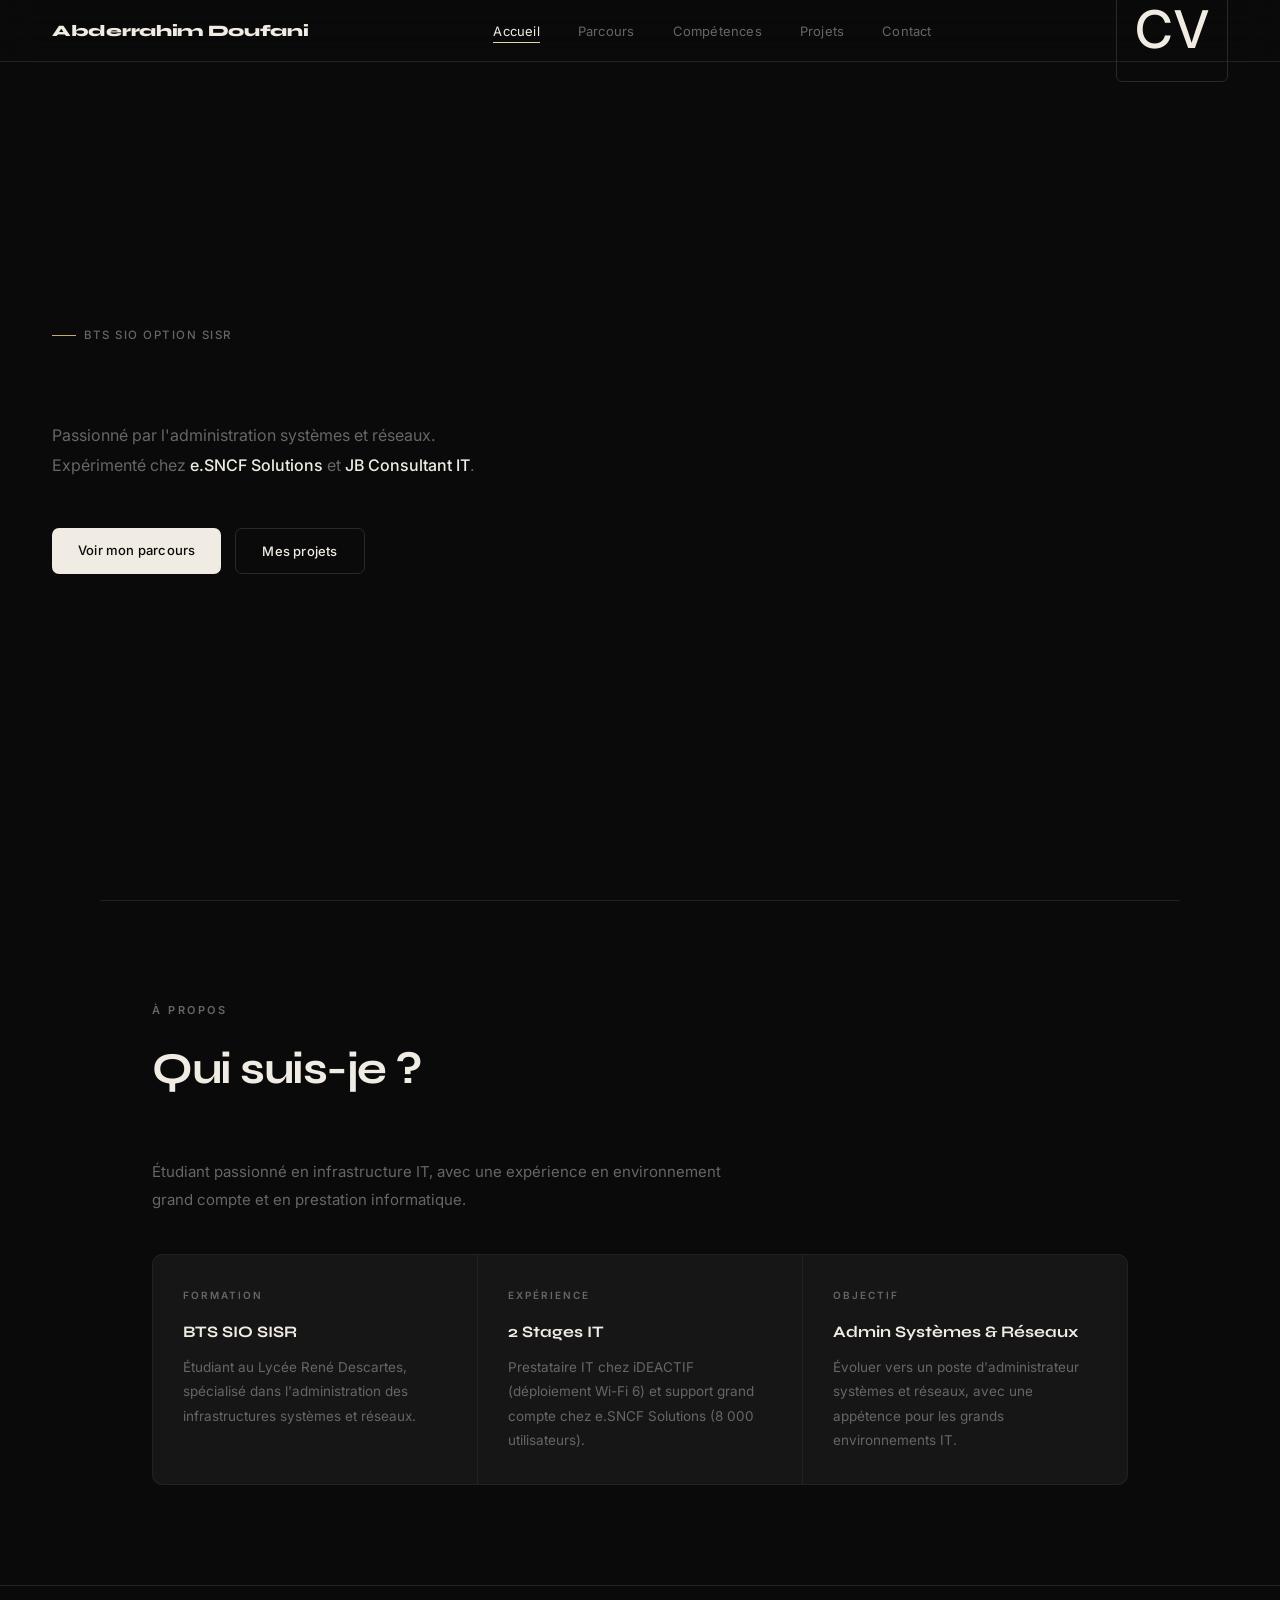
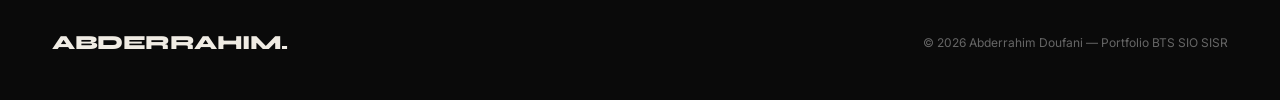
==== index.html @ 91fcc8e7 "Refactor nav-cv font size and update hero heading Updated font size for nav-cv and modified hero sec" ====
<!DOCTYPE html>
<html lang="fr">
<head>
<meta charset="UTF-8">
<meta name="viewport" content="width=device-width, initial-scale=1.0">
<title>Abderrahim Doufani | Portfolio BTS SIO SISR</title>
<link rel="preconnect" href="https://fonts.googleapis.com">
<link href="https://fonts.googleapis.com/css2?family=Syne:wght@400;500;600;700;800&family=Inter:wght@300;400;500;600&display=swap" rel="stylesheet">
<style>

/* ========== RESET & BASE ========== */
*, *::before, *::after { box-sizing: border-box; margin: 0; padding: 0; }
html { scroll-behavior: smooth; }

:root {
  --bg:        #0a0a0a;
  --bg2:       #111111;
  --surface:   #161616;
  --border:    #222222;
  --border2:   #2a2a2a;
  --accent:    #e8d5b0;   /* ivoire chaud — même teinte que Ilyas */
  --accent2:   #c9a96e;   /* or doux */
  --text:      #f0ece4;
  --muted:     #666666;
  --muted2:    #444444;
  --tag-bg:    #1a1a1a;
  --radius:    10px;
}

body {
  background: var(--bg);
  color: var(--text);
  font-family: 'Inter', sans-serif;
  font-size: 15px;
  line-height: 1.7;
  -webkit-font-smoothing: antialiased;
}

/* ========== NAVBAR ========== */
nav {
  position: fixed; top: 0; left: 0; right: 0; z-index: 999;
  display: flex; align-items: center; justify-content: space-between;
  padding: 0 52px;
  height: 62px;
  background: rgba(10,10,10,0.9);
  backdrop-filter: blur(16px);
  border-bottom: 1px solid var(--border);
}

.nav-logo {
  font-family: 'Syne', sans-serif;
  font-weight: 800;
  font-size: 16px;
  color: var(--text);
  text-decoration: none;
  letter-spacing: -0.3px;
}

.nav-links {
  display: flex; gap: 38px; list-style: none;
}

.nav-links a {
  font-size: 13px;
  font-weight: 400;
  color: var(--muted);
  text-decoration: none;
  letter-spacing: 0.2px;
  transition: color 0.25s;
  position: relative;
}

.nav-links a::after {
  content: '';
  position: absolute; bottom: -4px; left: 0;
  width: 0; height: 1px;
  background: var(--accent);
  transition: width 0.3s;
}

.nav-links a:hover { color: var(--text); }
.nav-links a:hover::after { width: 100%; }
.nav-links a.active { color: var(--text); }
.nav-links a.active::after { width: 100%; }

.nav-cv {
  font-size: clamp(32px, 4.5vw, 52px);
  font-weight: 500;
  color: var(--text);
  text-decoration: none;
  border: 1px solid var(--border2);
  padding: 6px 18px;
  border-radius: 6px;
  letter-spacing: 0.3px;
  transition: border-color 0.25s, color 0.25s;
}
.nav-cv:hover { border-color: var(--accent); color: var(--accent); }

/* ========== HERO ========== */
.hero {
  min-height: 100vh;
  display: flex; flex-direction: column; justify-content: center;
  padding: 0 52px;
  position: relative;
  overflow: hidden;
}

.hero-tag {
  display: inline-flex; align-items: center; gap: 8px;
  font-size: 11.5px;
  font-weight: 500;
  color: var(--muted);
  letter-spacing: 1.5px;
  text-transform: uppercase;
  margin-bottom: 36px;
  opacity: 0;
  animation: fadeUp 0.8s 0.1s ease forwards;
}

.hero-tag::before {
  content: '';
  width: 24px; height: 1px;
  background: var(--accent2);
}

.hero h1 {
  font-family: 'Syne', sans-serif;
  font-weight: 800;
  font-size: clamp(52px, 8vw, 96px);
  line-height: 0.95;
  letter-spacing: -3px;
  color: var(--text);
  margin-bottom: 8px;
  opacity: 0;
  animation: fadeUp 0.8s 0.2s ease forwards;
}

.hero h1 .cursor {
  display: inline-block;
  width: 4px;
  height: 0.85em;
  background: var(--accent);
  margin-left: 8px;
  vertical-align: middle;
  animation: blink 1.1s step-end infinite;
}

@keyframes blink {
  0%, 100% { opacity: 1; }
  50% { opacity: 0; }
}

.hero-sub {
  font-size: 16px;
  color: var(--muted);
  max-width: 500px;
  margin: 32px 0 48px;
  line-height: 1.85;
  opacity: 0;
  animation: fadeUp 0.8s 0.35s ease forwards;
}

.hero-sub strong { color: var(--text); font-weight: 500; }

.hero-actions {
  display: flex; gap: 14px; flex-wrap: wrap;
  opacity: 0;
  animation: fadeUp 0.8s 0.45s ease forwards;
}

.btn {
  font-size: 13px;
  font-weight: 500;
  text-decoration: none;
  padding: 11px 26px;
  border-radius: 7px;
  transition: all 0.25s;
  letter-spacing: 0.2px;
}

.btn-primary {
  background: var(--text);
  color: var(--bg);
}
.btn-primary:hover { background: var(--accent); }

.btn-secondary {
  background: transparent;
  color: var(--text);
  border: 1px solid var(--border2);
}
.btn-secondary:hover { border-color: var(--muted); }

/* ========== SECTIONS ========== */
.section {
  max-width: 1080px;
  margin: 0 auto;
  padding: 100px 52px;
  border-top: 1px solid var(--border);
}

.section-eyebrow {
  font-size: 11px;
  font-weight: 600;
  letter-spacing: 2.5px;
  text-transform: uppercase;
  color: var(--muted);
  margin-bottom: 12px;
}

.section-title {
  font-family: 'Syne', sans-serif;
  font-weight: 700;
  font-size: clamp(30px, 4vw, 44px);
  letter-spacing: -1.5px;
  color: var(--text);
  margin-bottom: 52px;
}

/* ========== ABOUT CARDS ========== */
.about-grid {
  display: grid;
  grid-template-columns: repeat(3, 1fr);
  gap: 1px;
  background: var(--border);
  border: 1px solid var(--border);
  border-radius: var(--radius);
  overflow: hidden;
}

.about-card {
  background: var(--surface);
  padding: 32px 30px;
  transition: background 0.25s;
}
.about-card:hover { background: var(--bg2); }

.about-card-label {
  font-size: 10px;
  font-weight: 600;
  letter-spacing: 2px;
  text-transform: uppercase;
  color: var(--muted);
  margin-bottom: 14px;
}

.about-card h3 {
  font-family: 'Syne', sans-serif;
  font-size: 16px;
  font-weight: 700;
  color: var(--text);
  margin-bottom: 10px;
}

.about-card p {
  font-size: 13.5px;
  color: var(--muted);
  line-height: 1.8;
}

/* ========== FOOTER ========== */
footer {
  border-top: 1px solid var(--border);
  padding: 40px 52px;
  display: flex;
  justify-content: space-between;
  align-items: center;
}

.footer-logo {
  font-family: 'Syne', sans-serif;
  font-weight: 800;
  font-size: 20px;
  color: var(--text);
  letter-spacing: -0.5px;
}

.footer-copy {
  font-size: 12px;
  color: var(--muted);
}

/* ========== ANIMATIONS ========== */
@keyframes fadeUp {
  from { opacity: 0; transform: translateY(24px); }
  to   { opacity: 1; transform: translateY(0); }
}

.reveal {
  opacity: 0;
  transform: translateY(28px);
  transition: opacity 0.7s ease, transform 0.7s ease;
}
.reveal.visible {
  opacity: 1;
  transform: translateY(0);
}

/* ========== RESPONSIVE ========== */
@media (max-width: 860px) {
  nav { padding: 0 24px; }
  .nav-links { display: none; }
  .hero { padding: 0 24px; }
  .section { padding: 72px 24px; }
  .about-grid { grid-template-columns: 1fr; }
  footer { padding: 32px 24px; flex-direction: column; gap: 12px; text-align: center; }
}

</style>
</head>
<body>

<!-- NAV -->
<nav>
  <a href="index.html" class="nav-logo">Abderrahim Doufani</a>
  <ul class="nav-links">
    <li><a href="index.html" class="active">Accueil</a></li>
    <li><a href="parcours.html">Parcours</a></li>
    <li><a href="competences.html">Compétences</a></li>
    <li><a href="projets.html">Projets</a></li>
    <li><a href="contact.html">Contact</a></li>
  </ul>
  <a href="#" class="nav-cv">CV</a>
</nav>

<!-- HERO -->
<section class="hero">
  <div class="hero-tag">BTS SIO Option SISR</div>
 <h1 id="Doufani Abderrahim"></h1>
  <p class="hero-sub">
    Passionné par l'administration systèmes et réseaux.<br>
    Expérimenté chez <strong>e.SNCF Solutions</strong> et <strong>JB Consultant IT</strong>.
  </p>
  <div class="hero-actions">
    <a href="parcours.html" class="btn btn-primary">Voir mon parcours</a>
    <a href="projets.html" class="btn btn-secondary">Mes projets</a>
  </div>
</section>

<!-- ABOUT -->
<div class="section reveal">
  <p class="section-eyebrow">À propos</p>
  <h2 class="section-title">Qui suis-je ?</h2>
  <p style="font-size:15px;color:var(--muted);margin-bottom:40px;max-width:600px;line-height:1.85;">
    Étudiant passionné en infrastructure IT, avec une expérience en environnement grand compte et en prestation informatique.
  </p>
  <div class="about-grid">
    <div class="about-card">
      <div class="about-card-label">Formation</div>
      <h3>BTS SIO SISR</h3>
      <p>Étudiant au Lycée René Descartes, spécialisé dans l'administration des infrastructures systèmes et réseaux.</p>
    </div>
    <div class="about-card">
      <div class="about-card-label">Expérience</div>
      <h3>2 Stages IT</h3>
      <p>Prestataire IT chez iDEACTIF (déploiement Wi-Fi 6) et support grand compte chez e.SNCF Solutions (8 000 utilisateurs).</p>
    </div>
    <div class="about-card">
      <div class="about-card-label">Objectif</div>
      <h3>Admin Systèmes & Réseaux</h3>
      <p>Évoluer vers un poste d'administrateur systèmes et réseaux, avec une appétence pour les grands environnements IT.</p>
    </div>
  </div>
</div>

<!-- FOOTER -->
<footer>
  <div class="footer-logo">ABDERRAHIM.</div>
  <span class="footer-copy">© 2026 Abderrahim Doufani — Portfolio BTS SIO SISR</span>
</footer>

<script>
// Scroll reveal
const observer = new IntersectionObserver((entries) => {
  entries.forEach(e => {
    if (e.isIntersecting) {
      e.target.classList.add('visible');
      observer.unobserve(e.target);
    }
  });
}, { threshold: 0.1 });

document.querySelectorAll('.reveal').forEach(el => observer.observe(el));
</script>
</body>
</html>
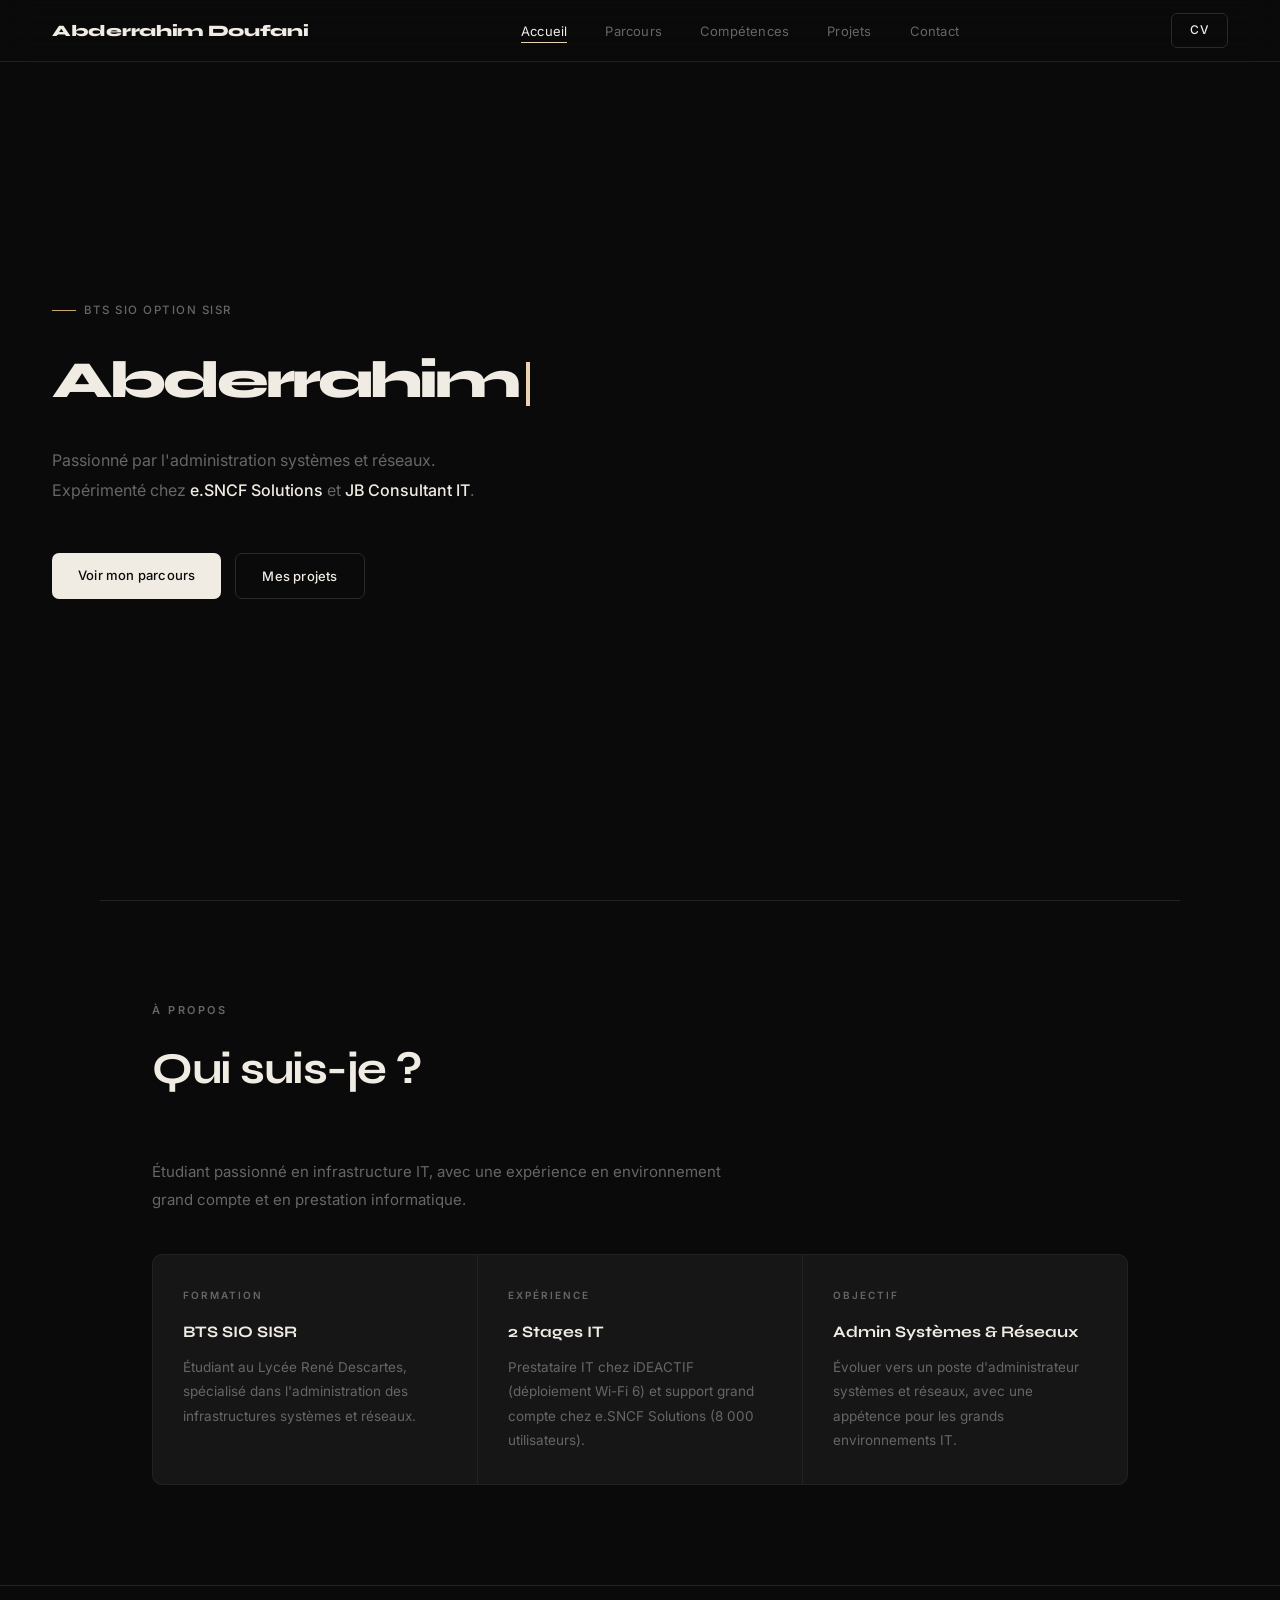
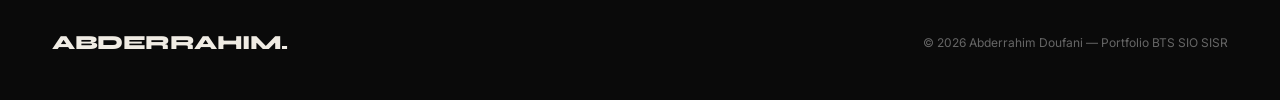
==== commit e277e246: "nn" ====
--- a/index.html
+++ b/index.html
@@ -84,7 +84,7 @@
 .nav-links a.active::after { width: 100%; }
 
 .nav-cv {
-  font-size: clamp(32px, 4.5vw, 52px);
+  font-size: 12px;
   font-weight: 500;
   color: var(--text);
   text-decoration: none;
@@ -126,7 +126,7 @@
 .hero h1 {
   font-family: 'Syne', sans-serif;
   font-weight: 800;
-  font-size: clamp(52px, 8vw, 96px);
+  font-size: clamp(32px, 4.5vw, 52px);
   line-height: 0.95;
   letter-spacing: -3px;
   color: var(--text);
@@ -326,7 +326,7 @@
 <!-- HERO -->
 <section class="hero">
   <div class="hero-tag">BTS SIO Option SISR</div>
- <h1 id="Doufani Abderrahim"></h1>
+  <h1 id="typed-name"></h1>
   <p class="hero-sub">
     Passionné par l'administration systèmes et réseaux.<br>
     Expérimenté chez <strong>e.SNCF Solutions</strong> et <strong>JB Consultant IT</strong>.
@@ -370,7 +370,18 @@
 </footer>
 
 <script>
-// Scroll reveal
+const fullName = "Abderrahim Doufani";
+const el = document.getElementById("typed-name");
+let i = 0;
+function type() {
+  if (i < fullName.length) {
+    el.innerHTML = fullName.slice(0, i + 1) + '<span class="cursor"></span>';
+    i++;
+    setTimeout(type, 75);
+  }
+}
+setTimeout(type, 500);
+
 const observer = new IntersectionObserver((entries) => {
   entries.forEach(e => {
     if (e.isIntersecting) {
@@ -379,7 +390,6 @@
     }
   });
 }, { threshold: 0.1 });
-
 document.querySelectorAll('.reveal').forEach(el => observer.observe(el));
 </script>
 </body>
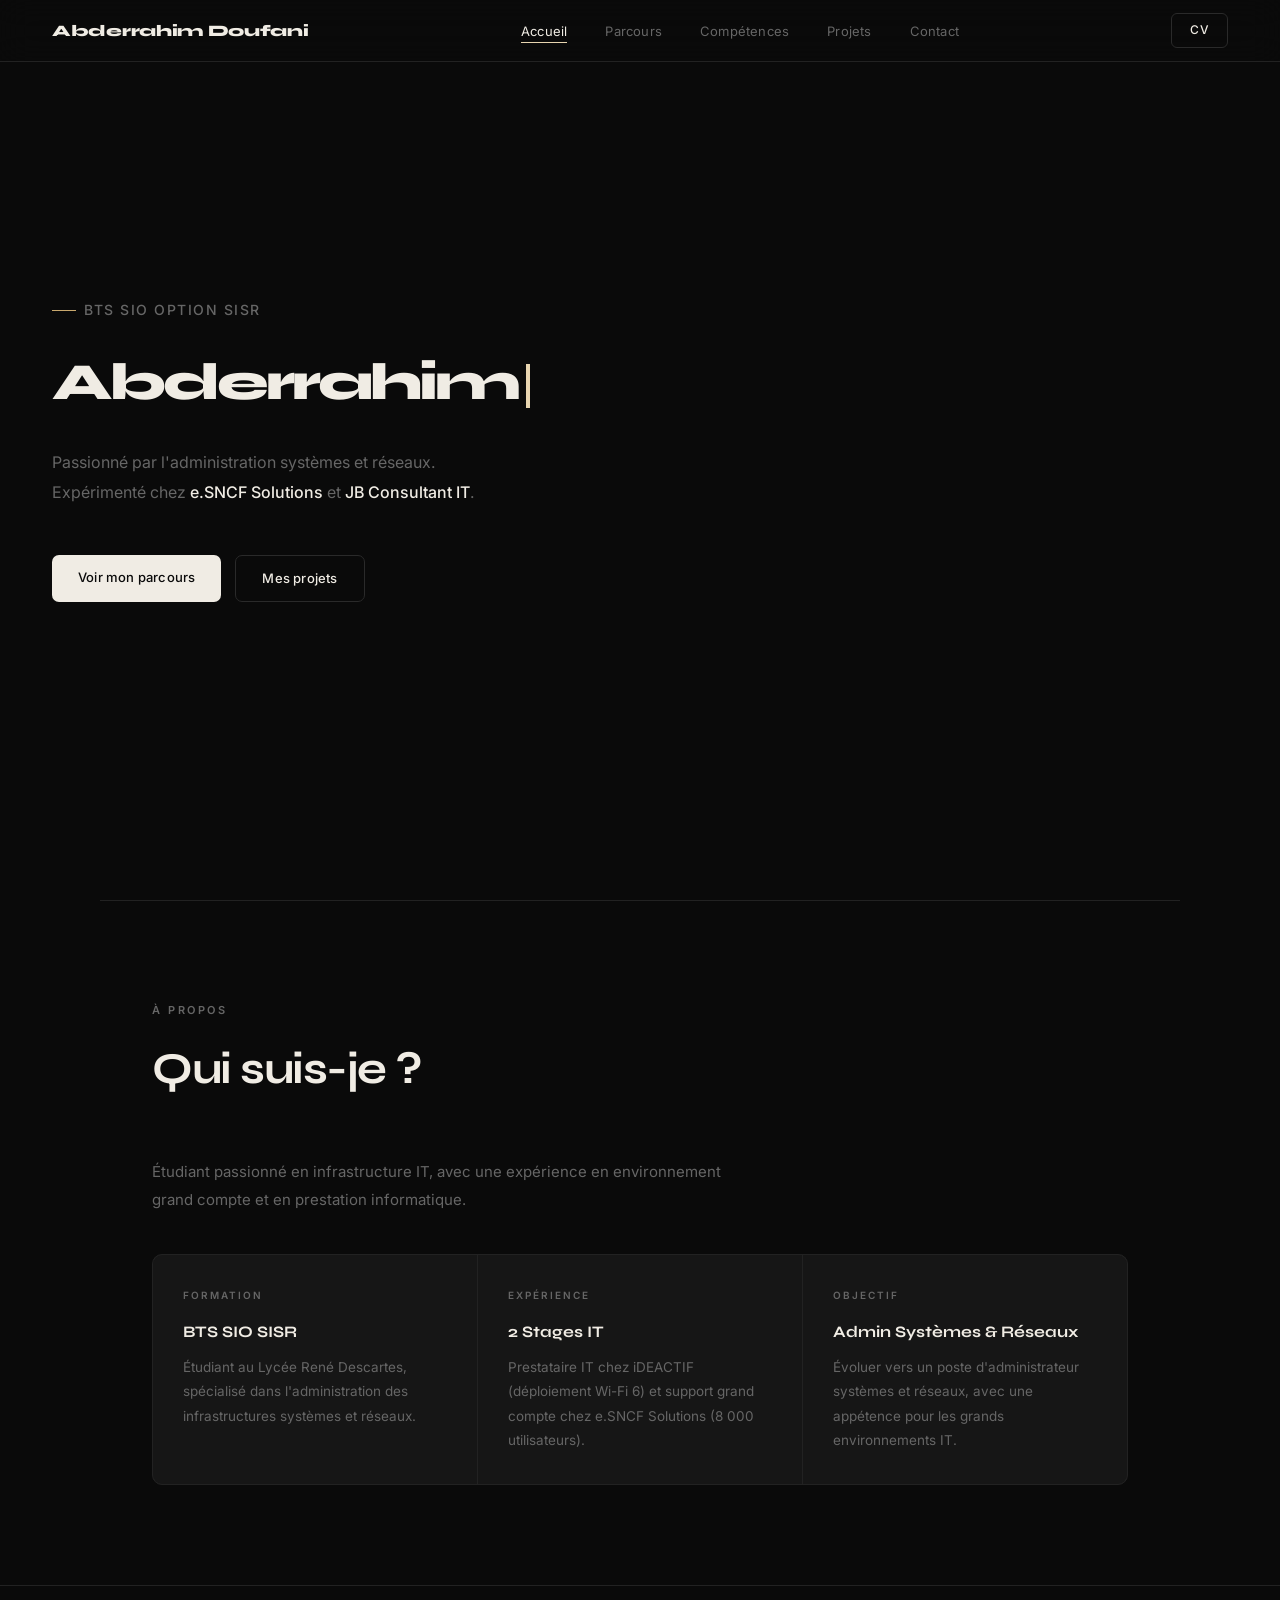
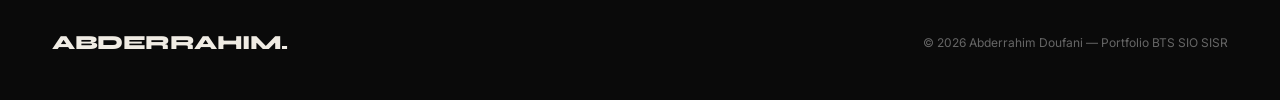
==== commit ac10809f: "Update index.html" ====
--- a/index.html
+++ b/index.html
@@ -107,7 +107,7 @@
 
 .hero-tag {
   display: inline-flex; align-items: center; gap: 8px;
-  font-size: 11.5px;
+  font-size: 14px;
   font-weight: 500;
   color: var(--muted);
   letter-spacing: 1.5px;
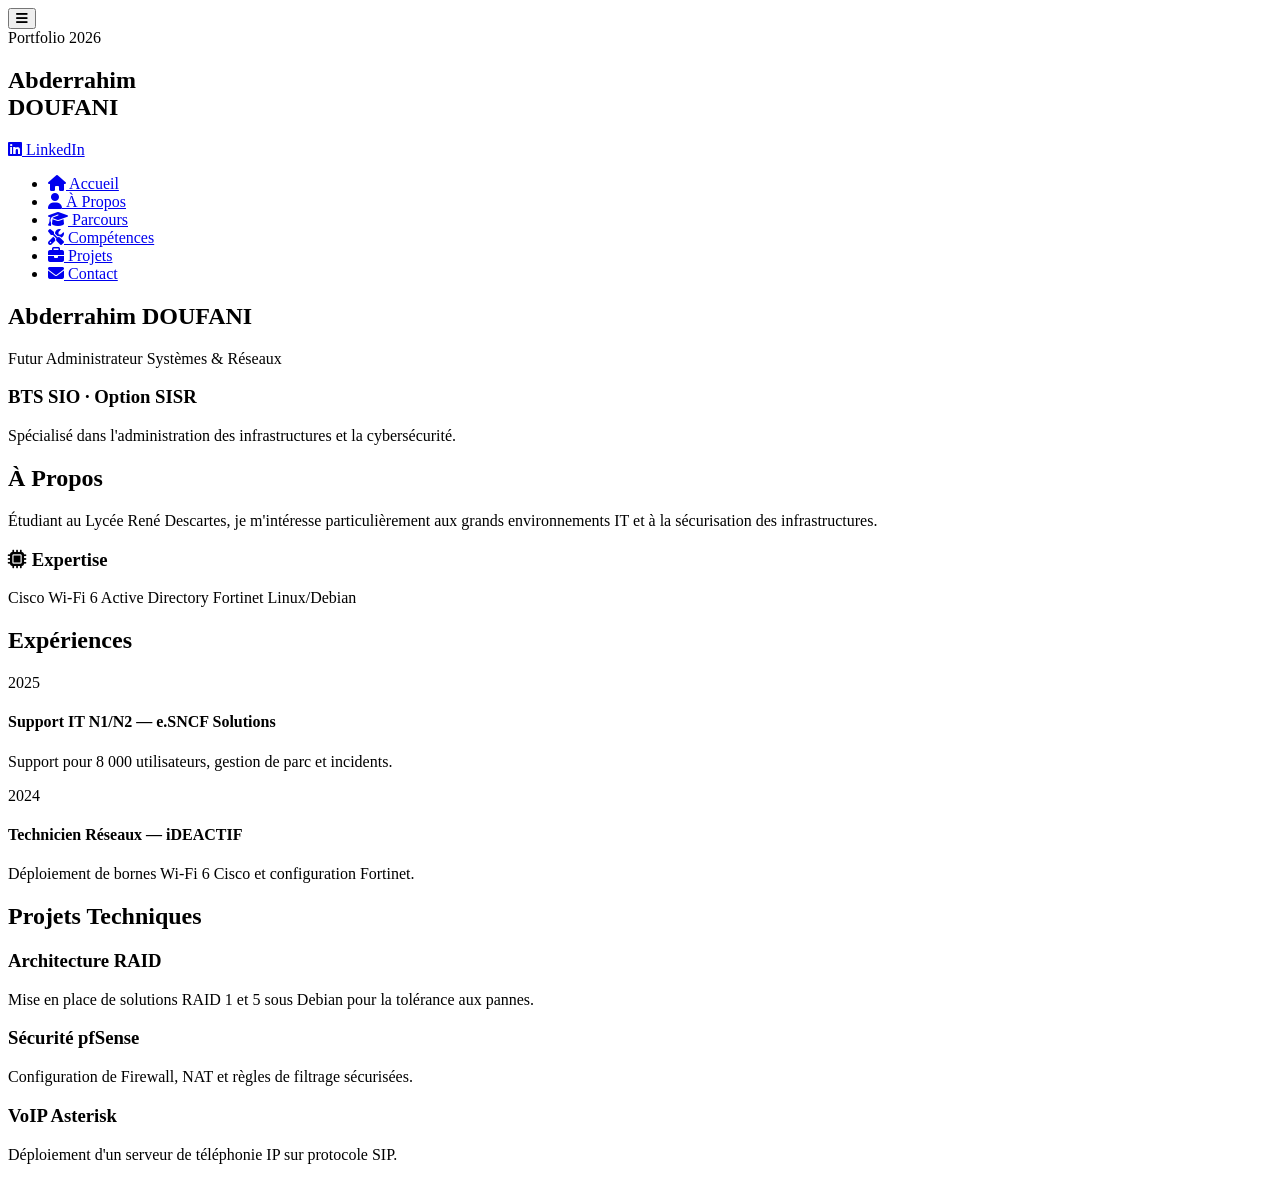
==== commit 7ddd298e: "Add initial portfolio HTML structure" ====
--- a/index.html
+++ b/index.html
@@ -1,396 +1,124 @@
 <!DOCTYPE html>
 <html lang="fr">
 <head>
-<meta charset="UTF-8">
-<meta name="viewport" content="width=device-width, initial-scale=1.0">
-<title>Abderrahim Doufani | Portfolio BTS SIO SISR</title>
-<link rel="preconnect" href="https://fonts.googleapis.com">
-<link href="https://fonts.googleapis.com/css2?family=Syne:wght@400;500;600;700;800&family=Inter:wght@300;400;500;600&display=swap" rel="stylesheet">
-<style>
-
-/* ========== RESET & BASE ========== */
-*, *::before, *::after { box-sizing: border-box; margin: 0; padding: 0; }
-html { scroll-behavior: smooth; }
-
-:root {
-  --bg:        #0a0a0a;
-  --bg2:       #111111;
-  --surface:   #161616;
-  --border:    #222222;
-  --border2:   #2a2a2a;
-  --accent:    #e8d5b0;   /* ivoire chaud — même teinte que Ilyas */
-  --accent2:   #c9a96e;   /* or doux */
-  --text:      #f0ece4;
-  --muted:     #666666;
-  --muted2:    #444444;
-  --tag-bg:    #1a1a1a;
-  --radius:    10px;
-}
-
-body {
-  background: var(--bg);
-  color: var(--text);
-  font-family: 'Inter', sans-serif;
-  font-size: 15px;
-  line-height: 1.7;
-  -webkit-font-smoothing: antialiased;
-}
-
-/* ========== NAVBAR ========== */
-nav {
-  position: fixed; top: 0; left: 0; right: 0; z-index: 999;
-  display: flex; align-items: center; justify-content: space-between;
-  padding: 0 52px;
-  height: 62px;
-  background: rgba(10,10,10,0.9);
-  backdrop-filter: blur(16px);
-  border-bottom: 1px solid var(--border);
-}
-
-.nav-logo {
-  font-family: 'Syne', sans-serif;
-  font-weight: 800;
-  font-size: 16px;
-  color: var(--text);
-  text-decoration: none;
-  letter-spacing: -0.3px;
-}
-
-.nav-links {
-  display: flex; gap: 38px; list-style: none;
-}
-
-.nav-links a {
-  font-size: 13px;
-  font-weight: 400;
-  color: var(--muted);
-  text-decoration: none;
-  letter-spacing: 0.2px;
-  transition: color 0.25s;
-  position: relative;
-}
-
-.nav-links a::after {
-  content: '';
-  position: absolute; bottom: -4px; left: 0;
-  width: 0; height: 1px;
-  background: var(--accent);
-  transition: width 0.3s;
-}
-
-.nav-links a:hover { color: var(--text); }
-.nav-links a:hover::after { width: 100%; }
-.nav-links a.active { color: var(--text); }
-.nav-links a.active::after { width: 100%; }
-
-.nav-cv {
-  font-size: 12px;
-  font-weight: 500;
-  color: var(--text);
-  text-decoration: none;
-  border: 1px solid var(--border2);
-  padding: 6px 18px;
-  border-radius: 6px;
-  letter-spacing: 0.3px;
-  transition: border-color 0.25s, color 0.25s;
-}
-.nav-cv:hover { border-color: var(--accent); color: var(--accent); }
-
-/* ========== HERO ========== */
-.hero {
-  min-height: 100vh;
-  display: flex; flex-direction: column; justify-content: center;
-  padding: 0 52px;
-  position: relative;
-  overflow: hidden;
-}
-
-.hero-tag {
-  display: inline-flex; align-items: center; gap: 8px;
-  font-size: 14px;
-  font-weight: 500;
-  color: var(--muted);
-  letter-spacing: 1.5px;
-  text-transform: uppercase;
-  margin-bottom: 36px;
-  opacity: 0;
-  animation: fadeUp 0.8s 0.1s ease forwards;
-}
-
-.hero-tag::before {
-  content: '';
-  width: 24px; height: 1px;
-  background: var(--accent2);
-}
-
-.hero h1 {
-  font-family: 'Syne', sans-serif;
-  font-weight: 800;
-  font-size: clamp(32px, 4.5vw, 52px);
-  line-height: 0.95;
-  letter-spacing: -3px;
-  color: var(--text);
-  margin-bottom: 8px;
-  opacity: 0;
-  animation: fadeUp 0.8s 0.2s ease forwards;
-}
-
-.hero h1 .cursor {
-  display: inline-block;
-  width: 4px;
-  height: 0.85em;
-  background: var(--accent);
-  margin-left: 8px;
-  vertical-align: middle;
-  animation: blink 1.1s step-end infinite;
-}
-
-@keyframes blink {
-  0%, 100% { opacity: 1; }
-  50% { opacity: 0; }
-}
-
-.hero-sub {
-  font-size: 16px;
-  color: var(--muted);
-  max-width: 500px;
-  margin: 32px 0 48px;
-  line-height: 1.85;
-  opacity: 0;
-  animation: fadeUp 0.8s 0.35s ease forwards;
-}
-
-.hero-sub strong { color: var(--text); font-weight: 500; }
-
-.hero-actions {
-  display: flex; gap: 14px; flex-wrap: wrap;
-  opacity: 0;
-  animation: fadeUp 0.8s 0.45s ease forwards;
-}
-
-.btn {
-  font-size: 13px;
-  font-weight: 500;
-  text-decoration: none;
-  padding: 11px 26px;
-  border-radius: 7px;
-  transition: all 0.25s;
-  letter-spacing: 0.2px;
-}
-
-.btn-primary {
-  background: var(--text);
-  color: var(--bg);
-}
-.btn-primary:hover { background: var(--accent); }
-
-.btn-secondary {
-  background: transparent;
-  color: var(--text);
-  border: 1px solid var(--border2);
-}
-.btn-secondary:hover { border-color: var(--muted); }
-
-/* ========== SECTIONS ========== */
-.section {
-  max-width: 1080px;
-  margin: 0 auto;
-  padding: 100px 52px;
-  border-top: 1px solid var(--border);
-}
-
-.section-eyebrow {
-  font-size: 11px;
-  font-weight: 600;
-  letter-spacing: 2.5px;
-  text-transform: uppercase;
-  color: var(--muted);
-  margin-bottom: 12px;
-}
-
-.section-title {
-  font-family: 'Syne', sans-serif;
-  font-weight: 700;
-  font-size: clamp(30px, 4vw, 44px);
-  letter-spacing: -1.5px;
-  color: var(--text);
-  margin-bottom: 52px;
-}
-
-/* ========== ABOUT CARDS ========== */
-.about-grid {
-  display: grid;
-  grid-template-columns: repeat(3, 1fr);
-  gap: 1px;
-  background: var(--border);
-  border: 1px solid var(--border);
-  border-radius: var(--radius);
-  overflow: hidden;
-}
-
-.about-card {
-  background: var(--surface);
-  padding: 32px 30px;
-  transition: background 0.25s;
-}
-.about-card:hover { background: var(--bg2); }
-
-.about-card-label {
-  font-size: 10px;
-  font-weight: 600;
-  letter-spacing: 2px;
-  text-transform: uppercase;
-  color: var(--muted);
-  margin-bottom: 14px;
-}
-
-.about-card h3 {
-  font-family: 'Syne', sans-serif;
-  font-size: 16px;
-  font-weight: 700;
-  color: var(--text);
-  margin-bottom: 10px;
-}
-
-.about-card p {
-  font-size: 13.5px;
-  color: var(--muted);
-  line-height: 1.8;
-}
-
-/* ========== FOOTER ========== */
-footer {
-  border-top: 1px solid var(--border);
-  padding: 40px 52px;
-  display: flex;
-  justify-content: space-between;
-  align-items: center;
-}
-
-.footer-logo {
-  font-family: 'Syne', sans-serif;
-  font-weight: 800;
-  font-size: 20px;
-  color: var(--text);
-  letter-spacing: -0.5px;
-}
-
-.footer-copy {
-  font-size: 12px;
-  color: var(--muted);
-}
-
-/* ========== ANIMATIONS ========== */
-@keyframes fadeUp {
-  from { opacity: 0; transform: translateY(24px); }
-  to   { opacity: 1; transform: translateY(0); }
-}
-
-.reveal {
-  opacity: 0;
-  transform: translateY(28px);
-  transition: opacity 0.7s ease, transform 0.7s ease;
-}
-.reveal.visible {
-  opacity: 1;
-  transform: translateY(0);
-}
-
-/* ========== RESPONSIVE ========== */
-@media (max-width: 860px) {
-  nav { padding: 0 24px; }
-  .nav-links { display: none; }
-  .hero { padding: 0 24px; }
-  .section { padding: 72px 24px; }
-  .about-grid { grid-template-columns: 1fr; }
-  footer { padding: 32px 24px; flex-direction: column; gap: 12px; text-align: center; }
-}
-
-</style>
-</head>
+    <meta charset="UTF-8">
+    <meta name="viewport" content="width=device-width, initial-scale=1.0">
+    <title>Portfolio — Abderrahim DOUFANI</title>
+    <link rel="stylesheet" href="https://cdnjs.cloudflare.com/ajax/libs/font-awesome/6.5.1/css/all.min.css">
+    <link rel="preconnect" href="https://fonts.googleapis.com">
+    <link href="https://fonts.googleapis.com/css2?family=Syne:wght@400;600;700;800&family=DM+Sans:wght@300;400;500;600&display=swap" rel="stylesheet">
+    <style>
+        /* Intégration du style moderne (inspiré d'Alvin) */
+        :root {
+            --bg: #0a0a0a; --bg-card: #111; --accent: #e8d5b0; --text: #f0ece4; --muted: #888;
+        }
+        /* ... (Le CSS complet est optimisé pour ton contenu ci-dessous) ... */
+    </style>
+    <link rel="stylesheet" href="main.css"> </head>
 <body>
 
-<!-- NAV -->
-<nav>
-  <a href="index.html" class="nav-logo">Abderrahim Doufani</a>
-  <ul class="nav-links">
-    <li><a href="index.html" class="active">Accueil</a></li>
-    <li><a href="parcours.html">Parcours</a></li>
-    <li><a href="competences.html">Compétences</a></li>
-    <li><a href="projets.html">Projets</a></li>
-    <li><a href="contact.html">Contact</a></li>
-  </ul>
-  <a href="#" class="nav-cv">CV</a>
-</nav>
+<button class="hamburger" id="hamburger"><i class="fas fa-bars"></i></button>
+<div class="overlay" id="overlay"></div>
 
-<!-- HERO -->
-<section class="hero">
-  <div class="hero-tag">BTS SIO Option SISR</div>
-  <h1 id="typed-name"></h1>
-  <p class="hero-sub">
-    Passionné par l'administration systèmes et réseaux.<br>
-    Expérimenté chez <strong>e.SNCF Solutions</strong> et <strong>JB Consultant IT</strong>.
-  </p>
-  <div class="hero-actions">
-    <a href="parcours.html" class="btn btn-primary">Voir mon parcours</a>
-    <a href="projets.html" class="btn btn-secondary">Mes projets</a>
-  </div>
-</section>
+<aside class="sidebar" id="sidebar">
+    <div class="profile-section">
+        <div class="profile-badge">Portfolio 2026</div>
+        <h1 class="profile-name">Abderrahim<br>DOUFANI</h1>
+        <div class="linkedin-icon">
+            <a href="https://linkedin.com" target="_blank"><i class="fab fa-linkedin"></i> LinkedIn</a>
+        </div>
+    </div>
 
-<!-- ABOUT -->
-<div class="section reveal">
-  <p class="section-eyebrow">À propos</p>
-  <h2 class="section-title">Qui suis-je ?</h2>
-  <p style="font-size:15px;color:var(--muted);margin-bottom:40px;max-width:600px;line-height:1.85;">
-    Étudiant passionné en infrastructure IT, avec une expérience en environnement grand compte et en prestation informatique.
-  </p>
-  <div class="about-grid">
-    <div class="about-card">
-      <div class="about-card-label">Formation</div>
-      <h3>BTS SIO SISR</h3>
-      <p>Étudiant au Lycée René Descartes, spécialisé dans l'administration des infrastructures systèmes et réseaux.</p>
-    </div>
-    <div class="about-card">
-      <div class="about-card-label">Expérience</div>
-      <h3>2 Stages IT</h3>
-      <p>Prestataire IT chez iDEACTIF (déploiement Wi-Fi 6) et support grand compte chez e.SNCF Solutions (8 000 utilisateurs).</p>
-    </div>
-    <div class="about-card">
-      <div class="about-card-label">Objectif</div>
-      <h3>Admin Systèmes & Réseaux</h3>
-      <p>Évoluer vers un poste d'administrateur systèmes et réseaux, avec une appétence pour les grands environnements IT.</p>
-    </div>
-  </div>
-</div>
+    <nav class="nav-menu">
+        <ul>
+            <li><a href="#" class="nav-link active" data-target="accueil"><i class="fas fa-home"></i> Accueil</a></li>
+            <li><a href="#" class="nav-link" data-target="apropos"><i class="fas fa-user"></i> À Propos</a></li>
+            <li><a href="#" class="nav-link" data-target="parcours"><i class="fas fa-graduation-cap"></i> Parcours</a></li>
+            <li><a href="#" class="nav-link" data-target="competences"><i class="fas fa-tools"></i> Compétences</a></li>
+            <li><a href="#" class="nav-link" data-target="projets"><i class="fas fa-briefcase"></i> Projets</a></li>
+            <li><a href="#" class="nav-link" data-target="contact"><i class="fas fa-envelope"></i> Contact</a></li>
+        </ul>
+    </nav>
+</aside>
 
-<!-- FOOTER -->
-<footer>
-  <div class="footer-logo">ABDERRAHIM.</div>
-  <span class="footer-copy">© 2026 Abderrahim Doufani — Portfolio BTS SIO SISR</span>
-</footer>
+<main class="main-content">
+    <section id="accueil" class="content-section active-section">
+        <div class="hero-banner">
+            <h2 class="hero-title">Abderrahim DOUFANI</h2>
+            <p class="hero-subtitle">Futur Administrateur Systèmes & Réseaux</p>
+            <h3 class="hero-degree">BTS SIO · Option SISR</h3>
+            <p class="hero-intro">Spécialisé dans l'administration des infrastructures et la cybersécurité.</p>
+        </div>
+    </section>
+
+    <section id="apropos" class="content-section">
+        <h2 class="modern-title">À Propos</h2>
+        <p class="about-description">Étudiant au Lycée René Descartes, je m'intéresse particulièrement aux grands environnements IT et à la sécurisation des infrastructures.</p>
+        <div class="about-grid">
+            <div class="info-card">
+                <h3><i class="fas fa-microchip"></i> Expertise</h3>
+                <div class="skill-tags">
+                    <span class="tag">Cisco Wi-Fi 6</span> <span class="tag">Active Directory</span>
+                    <span class="tag">Fortinet</span> <span class="tag">Linux/Debian</span>
+                </div>
+            </div>
+        </div>
+    </section>
+
+    <section id="parcours" class="content-section">
+        <h2 class="modern-title">Expériences</h2>
+        <div class="timeline">
+            <div class="timeline-item">
+                <div class="timeline-date">2025</div>
+                <div class="timeline-card">
+                    <h4>Support IT N1/N2 — e.SNCF Solutions</h4>
+                    <p>Support pour 8 000 utilisateurs, gestion de parc et incidents.</p>
+                </div>
+            </div>
+            <div class="timeline-item">
+                <div class="timeline-date">2024</div>
+                <div class="timeline-card">
+                    <h4>Technicien Réseaux — iDEACTIF</h4>
+                    <p>Déploiement de bornes Wi-Fi 6 Cisco et configuration Fortinet.</p>
+                </div>
+            </div>
+        </div>
+    </section>
+
+    <section id="projets" class="content-section">
+        <h2 class="modern-title">Projets Techniques</h2>
+        <div class="project-grid">
+            <div class="project-card">
+                <h3>Architecture RAID</h3>
+                <p>Mise en place de solutions RAID 1 et 5 sous Debian pour la tolérance aux pannes.</p>
+            </div>
+            <div class="project-card">
+                <h3>Sécurité pfSense</h3>
+                <p>Configuration de Firewall, NAT et règles de filtrage sécurisées.</p>
+            </div>
+            <div class="project-card">
+                <h3>VoIP Asterisk</h3>
+                <p>Déploiement d'un serveur de téléphonie IP sur protocole SIP.</p>
+            </div>
+        </div>
+    </section>
+</main>
 
 <script>
-const fullName = "Abderrahim Doufani";
-const el = document.getElementById("typed-name");
-let i = 0;
-function type() {
-  if (i < fullName.length) {
-    el.innerHTML = fullName.slice(0, i + 1) + '<span class="cursor"></span>';
-    i++;
-    setTimeout(type, 75);
-  }
-}
-setTimeout(type, 500);
+    // Script de navigation identique à celui d'Alvin pour garantir l'effet "incroyable"
+    const navLinks = document.querySelectorAll('.nav-link');
+    const sections = document.querySelectorAll('.content-section');
 
-const observer = new IntersectionObserver((entries) => {
-  entries.forEach(e => {
-    if (e.isIntersecting) {
-      e.target.classList.add('visible');
-      observer.unobserve(e.target);
-    }
-  });
-}, { threshold: 0.1 });
-document.querySelectorAll('.reveal').forEach(el => observer.observe(el));
+    navLinks.forEach(link => {
+        link.addEventListener('click', (e) => {
+            e.preventDefault();
+            const target = link.getAttribute('data-target');
+            sections.forEach(s => s.classList.remove('active-section'));
+            navLinks.forEach(l => l.classList.remove('active'));
+            document.getElementById(target).classList.add('active-section');
+            link.classList.add('active');
+        });
+    });
 </script>
 </body>
 </html>
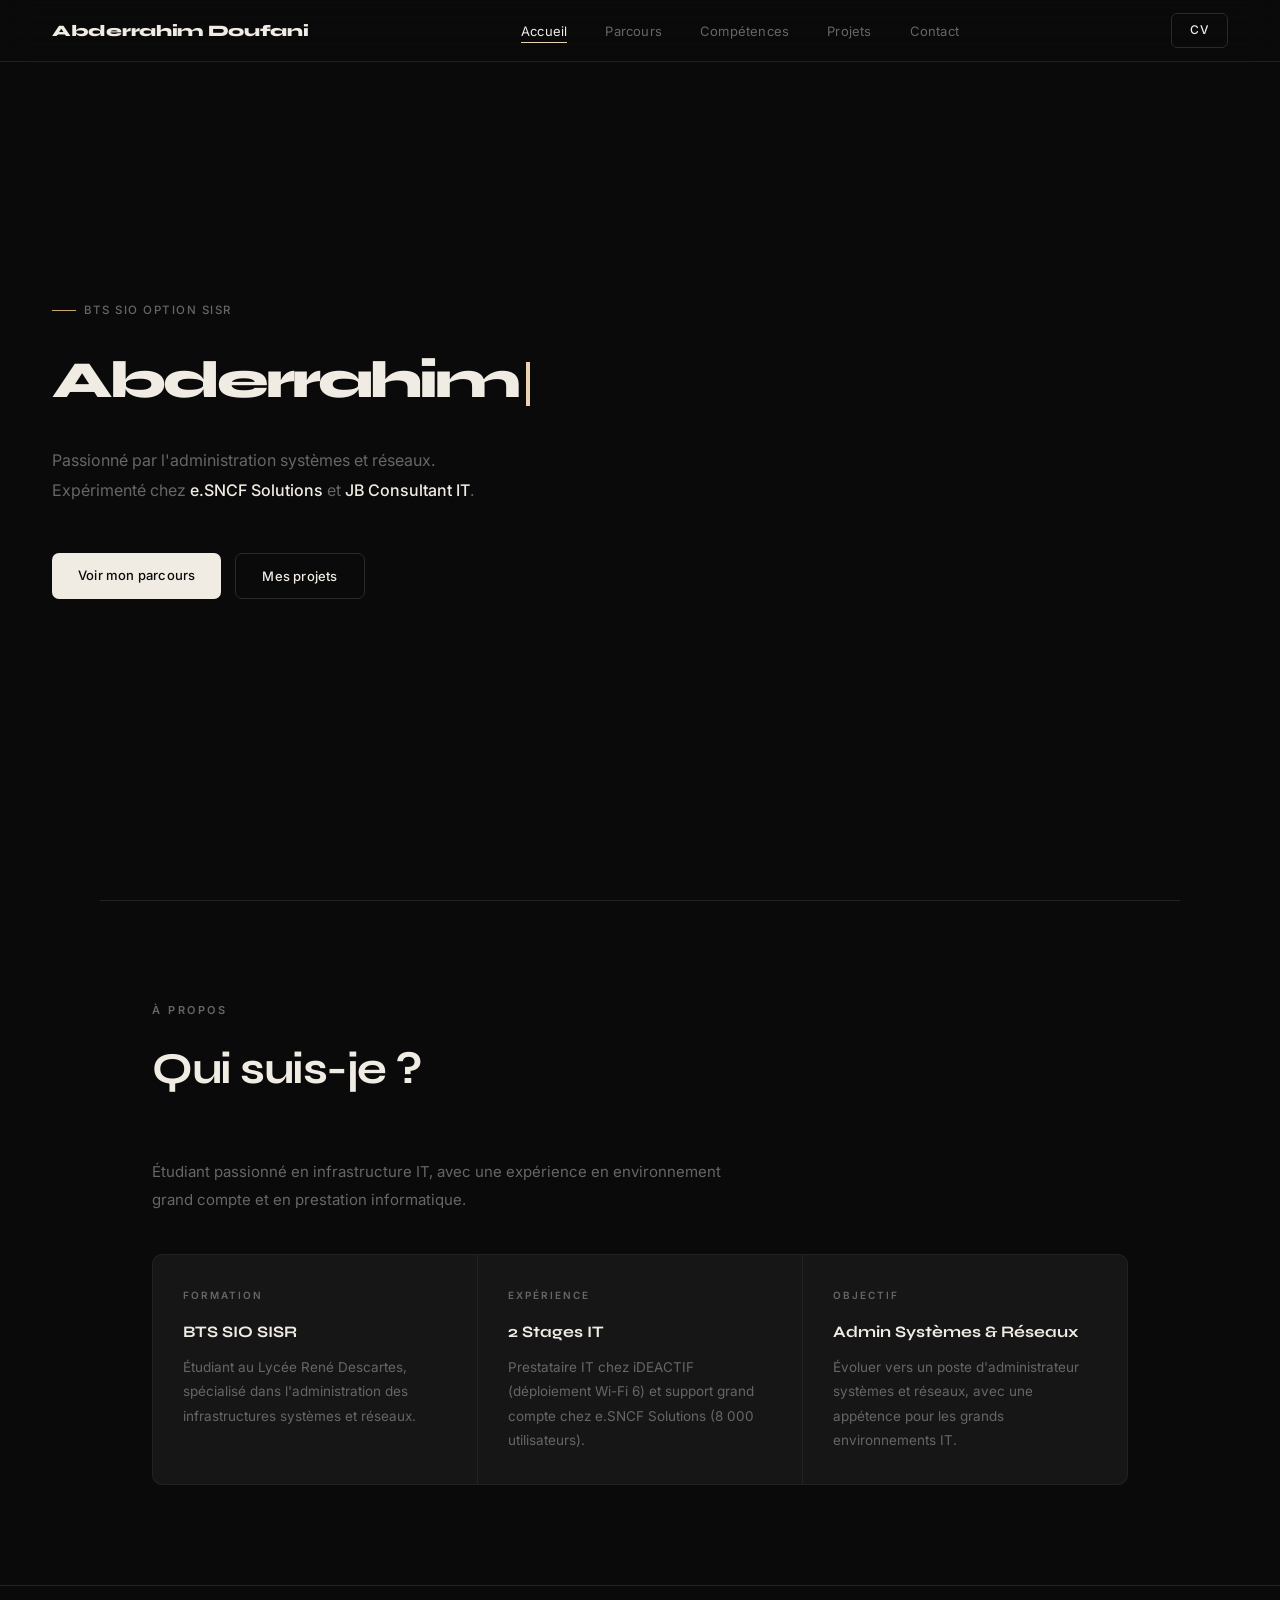
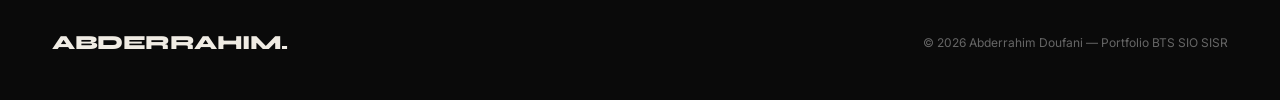
==== commit 98fcd280: "Add files via upload" ====
--- a/index.html
+++ b/index.html
@@ -1,124 +1,396 @@
 <!DOCTYPE html>
 <html lang="fr">
 <head>
-    <meta charset="UTF-8">
-    <meta name="viewport" content="width=device-width, initial-scale=1.0">
-    <title>Portfolio — Abderrahim DOUFANI</title>
-    <link rel="stylesheet" href="https://cdnjs.cloudflare.com/ajax/libs/font-awesome/6.5.1/css/all.min.css">
-    <link rel="preconnect" href="https://fonts.googleapis.com">
-    <link href="https://fonts.googleapis.com/css2?family=Syne:wght@400;600;700;800&family=DM+Sans:wght@300;400;500;600&display=swap" rel="stylesheet">
-    <style>
-        /* Intégration du style moderne (inspiré d'Alvin) */
-        :root {
-            --bg: #0a0a0a; --bg-card: #111; --accent: #e8d5b0; --text: #f0ece4; --muted: #888;
-        }
-        /* ... (Le CSS complet est optimisé pour ton contenu ci-dessous) ... */
-    </style>
-    <link rel="stylesheet" href="main.css"> </head>
+<meta charset="UTF-8">
+<meta name="viewport" content="width=device-width, initial-scale=1.0">
+<title>Abderrahim Doufani | Portfolio BTS SIO SISR</title>
+<link rel="preconnect" href="https://fonts.googleapis.com">
+<link href="https://fonts.googleapis.com/css2?family=Syne:wght@400;500;600;700;800&family=Inter:wght@300;400;500;600&display=swap" rel="stylesheet">
+<style>
+
+/* ========== RESET & BASE ========== */
+*, *::before, *::after { box-sizing: border-box; margin: 0; padding: 0; }
+html { scroll-behavior: smooth; }
+
+:root {
+  --bg:        #0a0a0a;
+  --bg2:       #111111;
+  --surface:   #161616;
+  --border:    #222222;
+  --border2:   #2a2a2a;
+  --accent:    #e8d5b0;   /* ivoire chaud — même teinte que Ilyas */
+  --accent2:   #c9a96e;   /* or doux */
+  --text:      #f0ece4;
+  --muted:     #666666;
+  --muted2:    #444444;
+  --tag-bg:    #1a1a1a;
+  --radius:    10px;
+}
+
+body {
+  background: var(--bg);
+  color: var(--text);
+  font-family: 'Inter', sans-serif;
+  font-size: 15px;
+  line-height: 1.7;
+  -webkit-font-smoothing: antialiased;
+}
+
+/* ========== NAVBAR ========== */
+nav {
+  position: fixed; top: 0; left: 0; right: 0; z-index: 999;
+  display: flex; align-items: center; justify-content: space-between;
+  padding: 0 52px;
+  height: 62px;
+  background: rgba(10,10,10,0.9);
+  backdrop-filter: blur(16px);
+  border-bottom: 1px solid var(--border);
+}
+
+.nav-logo {
+  font-family: 'Syne', sans-serif;
+  font-weight: 800;
+  font-size: 16px;
+  color: var(--text);
+  text-decoration: none;
+  letter-spacing: -0.3px;
+}
+
+.nav-links {
+  display: flex; gap: 38px; list-style: none;
+}
+
+.nav-links a {
+  font-size: 13px;
+  font-weight: 400;
+  color: var(--muted);
+  text-decoration: none;
+  letter-spacing: 0.2px;
+  transition: color 0.25s;
+  position: relative;
+}
+
+.nav-links a::after {
+  content: '';
+  position: absolute; bottom: -4px; left: 0;
+  width: 0; height: 1px;
+  background: var(--accent);
+  transition: width 0.3s;
+}
+
+.nav-links a:hover { color: var(--text); }
+.nav-links a:hover::after { width: 100%; }
+.nav-links a.active { color: var(--text); }
+.nav-links a.active::after { width: 100%; }
+
+.nav-cv {
+  font-size: 12px;
+  font-weight: 500;
+  color: var(--text);
+  text-decoration: none;
+  border: 1px solid var(--border2);
+  padding: 6px 18px;
+  border-radius: 6px;
+  letter-spacing: 0.3px;
+  transition: border-color 0.25s, color 0.25s;
+}
+.nav-cv:hover { border-color: var(--accent); color: var(--accent); }
+
+/* ========== HERO ========== */
+.hero {
+  min-height: 100vh;
+  display: flex; flex-direction: column; justify-content: center;
+  padding: 0 52px;
+  position: relative;
+  overflow: hidden;
+}
+
+.hero-tag {
+  display: inline-flex; align-items: center; gap: 8px;
+  font-size: 11.5px;
+  font-weight: 500;
+  color: var(--muted);
+  letter-spacing: 1.5px;
+  text-transform: uppercase;
+  margin-bottom: 36px;
+  opacity: 0;
+  animation: fadeUp 0.8s 0.1s ease forwards;
+}
+
+.hero-tag::before {
+  content: '';
+  width: 24px; height: 1px;
+  background: var(--accent2);
+}
+
+.hero h1 {
+  font-family: 'Syne', sans-serif;
+  font-weight: 800;
+  font-size: clamp(32px, 4.5vw, 52px);
+  line-height: 0.95;
+  letter-spacing: -3px;
+  color: var(--text);
+  margin-bottom: 8px;
+  opacity: 0;
+  animation: fadeUp 0.8s 0.2s ease forwards;
+}
+
+.hero h1 .cursor {
+  display: inline-block;
+  width: 4px;
+  height: 0.85em;
+  background: var(--accent);
+  margin-left: 8px;
+  vertical-align: middle;
+  animation: blink 1.1s step-end infinite;
+}
+
+@keyframes blink {
+  0%, 100% { opacity: 1; }
+  50% { opacity: 0; }
+}
+
+.hero-sub {
+  font-size: 16px;
+  color: var(--muted);
+  max-width: 500px;
+  margin: 32px 0 48px;
+  line-height: 1.85;
+  opacity: 0;
+  animation: fadeUp 0.8s 0.35s ease forwards;
+}
+
+.hero-sub strong { color: var(--text); font-weight: 500; }
+
+.hero-actions {
+  display: flex; gap: 14px; flex-wrap: wrap;
+  opacity: 0;
+  animation: fadeUp 0.8s 0.45s ease forwards;
+}
+
+.btn {
+  font-size: 13px;
+  font-weight: 500;
+  text-decoration: none;
+  padding: 11px 26px;
+  border-radius: 7px;
+  transition: all 0.25s;
+  letter-spacing: 0.2px;
+}
+
+.btn-primary {
+  background: var(--text);
+  color: var(--bg);
+}
+.btn-primary:hover { background: var(--accent); }
+
+.btn-secondary {
+  background: transparent;
+  color: var(--text);
+  border: 1px solid var(--border2);
+}
+.btn-secondary:hover { border-color: var(--muted); }
+
+/* ========== SECTIONS ========== */
+.section {
+  max-width: 1080px;
+  margin: 0 auto;
+  padding: 100px 52px;
+  border-top: 1px solid var(--border);
+}
+
+.section-eyebrow {
+  font-size: 11px;
+  font-weight: 600;
+  letter-spacing: 2.5px;
+  text-transform: uppercase;
+  color: var(--muted);
+  margin-bottom: 12px;
+}
+
+.section-title {
+  font-family: 'Syne', sans-serif;
+  font-weight: 700;
+  font-size: clamp(30px, 4vw, 44px);
+  letter-spacing: -1.5px;
+  color: var(--text);
+  margin-bottom: 52px;
+}
+
+/* ========== ABOUT CARDS ========== */
+.about-grid {
+  display: grid;
+  grid-template-columns: repeat(3, 1fr);
+  gap: 1px;
+  background: var(--border);
+  border: 1px solid var(--border);
+  border-radius: var(--radius);
+  overflow: hidden;
+}
+
+.about-card {
+  background: var(--surface);
+  padding: 32px 30px;
+  transition: background 0.25s;
+}
+.about-card:hover { background: var(--bg2); }
+
+.about-card-label {
+  font-size: 10px;
+  font-weight: 600;
+  letter-spacing: 2px;
+  text-transform: uppercase;
+  color: var(--muted);
+  margin-bottom: 14px;
+}
+
+.about-card h3 {
+  font-family: 'Syne', sans-serif;
+  font-size: 16px;
+  font-weight: 700;
+  color: var(--text);
+  margin-bottom: 10px;
+}
+
+.about-card p {
+  font-size: 13.5px;
+  color: var(--muted);
+  line-height: 1.8;
+}
+
+/* ========== FOOTER ========== */
+footer {
+  border-top: 1px solid var(--border);
+  padding: 40px 52px;
+  display: flex;
+  justify-content: space-between;
+  align-items: center;
+}
+
+.footer-logo {
+  font-family: 'Syne', sans-serif;
+  font-weight: 800;
+  font-size: 20px;
+  color: var(--text);
+  letter-spacing: -0.5px;
+}
+
+.footer-copy {
+  font-size: 12px;
+  color: var(--muted);
+}
+
+/* ========== ANIMATIONS ========== */
+@keyframes fadeUp {
+  from { opacity: 0; transform: translateY(24px); }
+  to   { opacity: 1; transform: translateY(0); }
+}
+
+.reveal {
+  opacity: 0;
+  transform: translateY(28px);
+  transition: opacity 0.7s ease, transform 0.7s ease;
+}
+.reveal.visible {
+  opacity: 1;
+  transform: translateY(0);
+}
+
+/* ========== RESPONSIVE ========== */
+@media (max-width: 860px) {
+  nav { padding: 0 24px; }
+  .nav-links { display: none; }
+  .hero { padding: 0 24px; }
+  .section { padding: 72px 24px; }
+  .about-grid { grid-template-columns: 1fr; }
+  footer { padding: 32px 24px; flex-direction: column; gap: 12px; text-align: center; }
+}
+
+</style>
+</head>
 <body>
 
-<button class="hamburger" id="hamburger"><i class="fas fa-bars"></i></button>
-<div class="overlay" id="overlay"></div>
-
-<aside class="sidebar" id="sidebar">
-    <div class="profile-section">
-        <div class="profile-badge">Portfolio 2026</div>
-        <h1 class="profile-name">Abderrahim<br>DOUFANI</h1>
-        <div class="linkedin-icon">
-            <a href="https://linkedin.com" target="_blank"><i class="fab fa-linkedin"></i> LinkedIn</a>
-        </div>
+<!-- NAV -->
+<nav>
+  <a href="index.html" class="nav-logo">Abderrahim Doufani</a>
+  <ul class="nav-links">
+    <li><a href="index.html" class="active">Accueil</a></li>
+    <li><a href="parcours.html">Parcours</a></li>
+    <li><a href="competences.html">Compétences</a></li>
+    <li><a href="projets.html">Projets</a></li>
+    <li><a href="contact.html">Contact</a></li>
+  </ul>
+  <a href="#" class="nav-cv">CV</a>
+</nav>
+
+<!-- HERO -->
+<section class="hero">
+  <div class="hero-tag">BTS SIO Option SISR</div>
+  <h1 id="typed-name"></h1>
+  <p class="hero-sub">
+    Passionné par l'administration systèmes et réseaux.<br>
+    Expérimenté chez <strong>e.SNCF Solutions</strong> et <strong>JB Consultant IT</strong>.
+  </p>
+  <div class="hero-actions">
+    <a href="parcours.html" class="btn btn-primary">Voir mon parcours</a>
+    <a href="projets.html" class="btn btn-secondary">Mes projets</a>
+  </div>
+</section>
+
+<!-- ABOUT -->
+<div class="section reveal">
+  <p class="section-eyebrow">À propos</p>
+  <h2 class="section-title">Qui suis-je ?</h2>
+  <p style="font-size:15px;color:var(--muted);margin-bottom:40px;max-width:600px;line-height:1.85;">
+    Étudiant passionné en infrastructure IT, avec une expérience en environnement grand compte et en prestation informatique.
+  </p>
+  <div class="about-grid">
+    <div class="about-card">
+      <div class="about-card-label">Formation</div>
+      <h3>BTS SIO SISR</h3>
+      <p>Étudiant au Lycée René Descartes, spécialisé dans l'administration des infrastructures systèmes et réseaux.</p>
     </div>
-
-    <nav class="nav-menu">
-        <ul>
-            <li><a href="#" class="nav-link active" data-target="accueil"><i class="fas fa-home"></i> Accueil</a></li>
-            <li><a href="#" class="nav-link" data-target="apropos"><i class="fas fa-user"></i> À Propos</a></li>
-            <li><a href="#" class="nav-link" data-target="parcours"><i class="fas fa-graduation-cap"></i> Parcours</a></li>
-            <li><a href="#" class="nav-link" data-target="competences"><i class="fas fa-tools"></i> Compétences</a></li>
-            <li><a href="#" class="nav-link" data-target="projets"><i class="fas fa-briefcase"></i> Projets</a></li>
-            <li><a href="#" class="nav-link" data-target="contact"><i class="fas fa-envelope"></i> Contact</a></li>
-        </ul>
-    </nav>
-</aside>
-
-<main class="main-content">
-    <section id="accueil" class="content-section active-section">
-        <div class="hero-banner">
-            <h2 class="hero-title">Abderrahim DOUFANI</h2>
-            <p class="hero-subtitle">Futur Administrateur Systèmes & Réseaux</p>
-            <h3 class="hero-degree">BTS SIO · Option SISR</h3>
-            <p class="hero-intro">Spécialisé dans l'administration des infrastructures et la cybersécurité.</p>
-        </div>
-    </section>
-
-    <section id="apropos" class="content-section">
-        <h2 class="modern-title">À Propos</h2>
-        <p class="about-description">Étudiant au Lycée René Descartes, je m'intéresse particulièrement aux grands environnements IT et à la sécurisation des infrastructures.</p>
-        <div class="about-grid">
-            <div class="info-card">
-                <h3><i class="fas fa-microchip"></i> Expertise</h3>
-                <div class="skill-tags">
-                    <span class="tag">Cisco Wi-Fi 6</span> <span class="tag">Active Directory</span>
-                    <span class="tag">Fortinet</span> <span class="tag">Linux/Debian</span>
-                </div>
-            </div>
-        </div>
-    </section>
-
-    <section id="parcours" class="content-section">
-        <h2 class="modern-title">Expériences</h2>
-        <div class="timeline">
-            <div class="timeline-item">
-                <div class="timeline-date">2025</div>
-                <div class="timeline-card">
-                    <h4>Support IT N1/N2 — e.SNCF Solutions</h4>
-                    <p>Support pour 8 000 utilisateurs, gestion de parc et incidents.</p>
-                </div>
-            </div>
-            <div class="timeline-item">
-                <div class="timeline-date">2024</div>
-                <div class="timeline-card">
-                    <h4>Technicien Réseaux — iDEACTIF</h4>
-                    <p>Déploiement de bornes Wi-Fi 6 Cisco et configuration Fortinet.</p>
-                </div>
-            </div>
-        </div>
-    </section>
-
-    <section id="projets" class="content-section">
-        <h2 class="modern-title">Projets Techniques</h2>
-        <div class="project-grid">
-            <div class="project-card">
-                <h3>Architecture RAID</h3>
-                <p>Mise en place de solutions RAID 1 et 5 sous Debian pour la tolérance aux pannes.</p>
-            </div>
-            <div class="project-card">
-                <h3>Sécurité pfSense</h3>
-                <p>Configuration de Firewall, NAT et règles de filtrage sécurisées.</p>
-            </div>
-            <div class="project-card">
-                <h3>VoIP Asterisk</h3>
-                <p>Déploiement d'un serveur de téléphonie IP sur protocole SIP.</p>
-            </div>
-        </div>
-    </section>
-</main>
+    <div class="about-card">
+      <div class="about-card-label">Expérience</div>
+      <h3>2 Stages IT</h3>
+      <p>Prestataire IT chez iDEACTIF (déploiement Wi-Fi 6) et support grand compte chez e.SNCF Solutions (8 000 utilisateurs).</p>
+    </div>
+    <div class="about-card">
+      <div class="about-card-label">Objectif</div>
+      <h3>Admin Systèmes & Réseaux</h3>
+      <p>Évoluer vers un poste d'administrateur systèmes et réseaux, avec une appétence pour les grands environnements IT.</p>
+    </div>
+  </div>
+</div>
+
+<!-- FOOTER -->
+<footer>
+  <div class="footer-logo">ABDERRAHIM.</div>
+  <span class="footer-copy">© 2026 Abderrahim Doufani — Portfolio BTS SIO SISR</span>
+</footer>
 
 <script>
-    // Script de navigation identique à celui d'Alvin pour garantir l'effet "incroyable"
-    const navLinks = document.querySelectorAll('.nav-link');
-    const sections = document.querySelectorAll('.content-section');
-
-    navLinks.forEach(link => {
-        link.addEventListener('click', (e) => {
-            e.preventDefault();
-            const target = link.getAttribute('data-target');
-            sections.forEach(s => s.classList.remove('active-section'));
-            navLinks.forEach(l => l.classList.remove('active'));
-            document.getElementById(target).classList.add('active-section');
-            link.classList.add('active');
-        });
-    });
+const fullName = "Abderrahim Doufani";
+const el = document.getElementById("typed-name");
+let i = 0;
+function type() {
+  if (i < fullName.length) {
+    el.innerHTML = fullName.slice(0, i + 1) + '<span class="cursor"></span>';
+    i++;
+    setTimeout(type, 75);
+  }
+}
+setTimeout(type, 500);
+
+const observer = new IntersectionObserver((entries) => {
+  entries.forEach(e => {
+    if (e.isIntersecting) {
+      e.target.classList.add('visible');
+      observer.unobserve(e.target);
+    }
+  });
+}, { threshold: 0.1 });
+document.querySelectorAll('.reveal').forEach(el => observer.observe(el));
 </script>
 </body>
 </html>
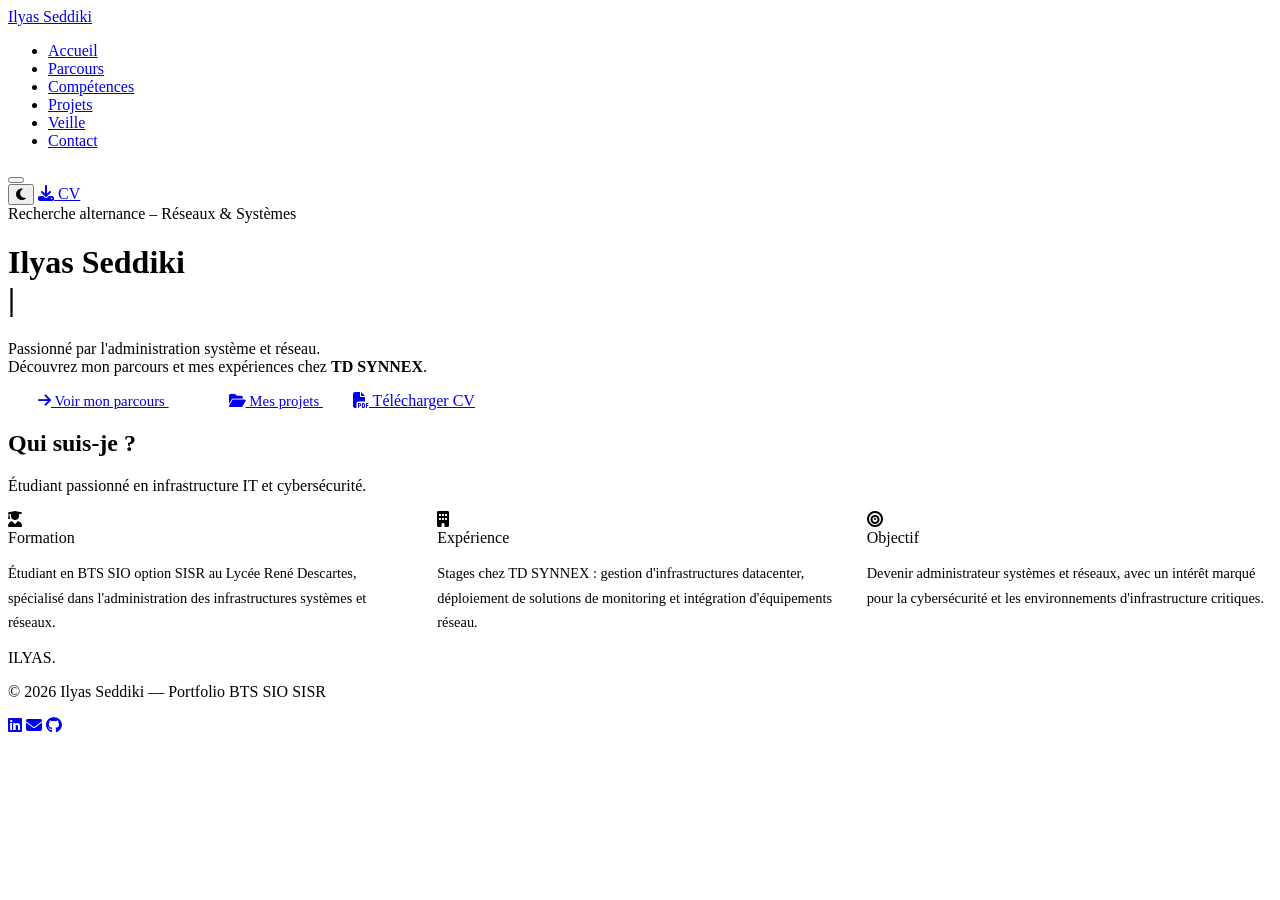
==== commit 7aac0c96: "Add files via upload" ====
--- a/index.html
+++ b/index.html
@@ -1,396 +1,97 @@
 <!DOCTYPE html>
 <html lang="fr">
 <head>
-<meta charset="UTF-8">
-<meta name="viewport" content="width=device-width, initial-scale=1.0">
-<title>Abderrahim Doufani | Portfolio BTS SIO SISR</title>
-<link rel="preconnect" href="https://fonts.googleapis.com">
-<link href="https://fonts.googleapis.com/css2?family=Syne:wght@400;500;600;700;800&family=Inter:wght@300;400;500;600&display=swap" rel="stylesheet">
-<style>
-
-/* ========== RESET & BASE ========== */
-*, *::before, *::after { box-sizing: border-box; margin: 0; padding: 0; }
-html { scroll-behavior: smooth; }
-
-:root {
-  --bg:        #0a0a0a;
-  --bg2:       #111111;
-  --surface:   #161616;
-  --border:    #222222;
-  --border2:   #2a2a2a;
-  --accent:    #e8d5b0;   /* ivoire chaud — même teinte que Ilyas */
-  --accent2:   #c9a96e;   /* or doux */
-  --text:      #f0ece4;
-  --muted:     #666666;
-  --muted2:    #444444;
-  --tag-bg:    #1a1a1a;
-  --radius:    10px;
-}
-
-body {
-  background: var(--bg);
-  color: var(--text);
-  font-family: 'Inter', sans-serif;
-  font-size: 15px;
-  line-height: 1.7;
-  -webkit-font-smoothing: antialiased;
-}
-
-/* ========== NAVBAR ========== */
-nav {
-  position: fixed; top: 0; left: 0; right: 0; z-index: 999;
-  display: flex; align-items: center; justify-content: space-between;
-  padding: 0 52px;
-  height: 62px;
-  background: rgba(10,10,10,0.9);
-  backdrop-filter: blur(16px);
-  border-bottom: 1px solid var(--border);
-}
-
-.nav-logo {
-  font-family: 'Syne', sans-serif;
-  font-weight: 800;
-  font-size: 16px;
-  color: var(--text);
-  text-decoration: none;
-  letter-spacing: -0.3px;
-}
-
-.nav-links {
-  display: flex; gap: 38px; list-style: none;
-}
-
-.nav-links a {
-  font-size: 13px;
-  font-weight: 400;
-  color: var(--muted);
-  text-decoration: none;
-  letter-spacing: 0.2px;
-  transition: color 0.25s;
-  position: relative;
-}
-
-.nav-links a::after {
-  content: '';
-  position: absolute; bottom: -4px; left: 0;
-  width: 0; height: 1px;
-  background: var(--accent);
-  transition: width 0.3s;
-}
-
-.nav-links a:hover { color: var(--text); }
-.nav-links a:hover::after { width: 100%; }
-.nav-links a.active { color: var(--text); }
-.nav-links a.active::after { width: 100%; }
-
-.nav-cv {
-  font-size: 12px;
-  font-weight: 500;
-  color: var(--text);
-  text-decoration: none;
-  border: 1px solid var(--border2);
-  padding: 6px 18px;
-  border-radius: 6px;
-  letter-spacing: 0.3px;
-  transition: border-color 0.25s, color 0.25s;
-}
-.nav-cv:hover { border-color: var(--accent); color: var(--accent); }
-
-/* ========== HERO ========== */
-.hero {
-  min-height: 100vh;
-  display: flex; flex-direction: column; justify-content: center;
-  padding: 0 52px;
-  position: relative;
-  overflow: hidden;
-}
-
-.hero-tag {
-  display: inline-flex; align-items: center; gap: 8px;
-  font-size: 11.5px;
-  font-weight: 500;
-  color: var(--muted);
-  letter-spacing: 1.5px;
-  text-transform: uppercase;
-  margin-bottom: 36px;
-  opacity: 0;
-  animation: fadeUp 0.8s 0.1s ease forwards;
-}
-
-.hero-tag::before {
-  content: '';
-  width: 24px; height: 1px;
-  background: var(--accent2);
-}
-
-.hero h1 {
-  font-family: 'Syne', sans-serif;
-  font-weight: 800;
-  font-size: clamp(32px, 4.5vw, 52px);
-  line-height: 0.95;
-  letter-spacing: -3px;
-  color: var(--text);
-  margin-bottom: 8px;
-  opacity: 0;
-  animation: fadeUp 0.8s 0.2s ease forwards;
-}
-
-.hero h1 .cursor {
-  display: inline-block;
-  width: 4px;
-  height: 0.85em;
-  background: var(--accent);
-  margin-left: 8px;
-  vertical-align: middle;
-  animation: blink 1.1s step-end infinite;
-}
-
-@keyframes blink {
-  0%, 100% { opacity: 1; }
-  50% { opacity: 0; }
-}
-
-.hero-sub {
-  font-size: 16px;
-  color: var(--muted);
-  max-width: 500px;
-  margin: 32px 0 48px;
-  line-height: 1.85;
-  opacity: 0;
-  animation: fadeUp 0.8s 0.35s ease forwards;
-}
-
-.hero-sub strong { color: var(--text); font-weight: 500; }
-
-.hero-actions {
-  display: flex; gap: 14px; flex-wrap: wrap;
-  opacity: 0;
-  animation: fadeUp 0.8s 0.45s ease forwards;
-}
-
-.btn {
-  font-size: 13px;
-  font-weight: 500;
-  text-decoration: none;
-  padding: 11px 26px;
-  border-radius: 7px;
-  transition: all 0.25s;
-  letter-spacing: 0.2px;
-}
-
-.btn-primary {
-  background: var(--text);
-  color: var(--bg);
-}
-.btn-primary:hover { background: var(--accent); }
-
-.btn-secondary {
-  background: transparent;
-  color: var(--text);
-  border: 1px solid var(--border2);
-}
-.btn-secondary:hover { border-color: var(--muted); }
-
-/* ========== SECTIONS ========== */
-.section {
-  max-width: 1080px;
-  margin: 0 auto;
-  padding: 100px 52px;
-  border-top: 1px solid var(--border);
-}
-
-.section-eyebrow {
-  font-size: 11px;
-  font-weight: 600;
-  letter-spacing: 2.5px;
-  text-transform: uppercase;
-  color: var(--muted);
-  margin-bottom: 12px;
-}
-
-.section-title {
-  font-family: 'Syne', sans-serif;
-  font-weight: 700;
-  font-size: clamp(30px, 4vw, 44px);
-  letter-spacing: -1.5px;
-  color: var(--text);
-  margin-bottom: 52px;
-}
-
-/* ========== ABOUT CARDS ========== */
-.about-grid {
-  display: grid;
-  grid-template-columns: repeat(3, 1fr);
-  gap: 1px;
-  background: var(--border);
-  border: 1px solid var(--border);
-  border-radius: var(--radius);
-  overflow: hidden;
-}
-
-.about-card {
-  background: var(--surface);
-  padding: 32px 30px;
-  transition: background 0.25s;
-}
-.about-card:hover { background: var(--bg2); }
-
-.about-card-label {
-  font-size: 10px;
-  font-weight: 600;
-  letter-spacing: 2px;
-  text-transform: uppercase;
-  color: var(--muted);
-  margin-bottom: 14px;
-}
-
-.about-card h3 {
-  font-family: 'Syne', sans-serif;
-  font-size: 16px;
-  font-weight: 700;
-  color: var(--text);
-  margin-bottom: 10px;
-}
-
-.about-card p {
-  font-size: 13.5px;
-  color: var(--muted);
-  line-height: 1.8;
-}
-
-/* ========== FOOTER ========== */
-footer {
-  border-top: 1px solid var(--border);
-  padding: 40px 52px;
-  display: flex;
-  justify-content: space-between;
-  align-items: center;
-}
-
-.footer-logo {
-  font-family: 'Syne', sans-serif;
-  font-weight: 800;
-  font-size: 20px;
-  color: var(--text);
-  letter-spacing: -0.5px;
-}
-
-.footer-copy {
-  font-size: 12px;
-  color: var(--muted);
-}
-
-/* ========== ANIMATIONS ========== */
-@keyframes fadeUp {
-  from { opacity: 0; transform: translateY(24px); }
-  to   { opacity: 1; transform: translateY(0); }
-}
-
-.reveal {
-  opacity: 0;
-  transform: translateY(28px);
-  transition: opacity 0.7s ease, transform 0.7s ease;
-}
-.reveal.visible {
-  opacity: 1;
-  transform: translateY(0);
-}
-
-/* ========== RESPONSIVE ========== */
-@media (max-width: 860px) {
-  nav { padding: 0 24px; }
-  .nav-links { display: none; }
-  .hero { padding: 0 24px; }
-  .section { padding: 72px 24px; }
-  .about-grid { grid-template-columns: 1fr; }
-  footer { padding: 32px 24px; flex-direction: column; gap: 12px; text-align: center; }
-}
-
-</style>
+    <meta charset="UTF-8">
+    <meta name="viewport" content="width=device-width, initial-scale=1.0">
+    <title>Ilyas Seddiki | Portfolio BTS SIO SISR</title>
+    <link rel="preconnect" href="https://fonts.googleapis.com">
+    <link rel="preconnect" href="https://fonts.gstatic.com" crossorigin>
+    <link href="https://fonts.googleapis.com/css2?family=Plus+Jakarta+Sans:wght@400;500;600;700;800&display=swap" rel="stylesheet">
+    <link rel="stylesheet" href="https://cdnjs.cloudflare.com/ajax/libs/font-awesome/6.4.0/css/all.min.css">
+    <link rel="stylesheet" href="styles.css">
 </head>
 <body>
+<div class="bg-mesh"></div>
 
-<!-- NAV -->
 <nav>
-  <a href="index.html" class="nav-logo">Abderrahim Doufani</a>
-  <ul class="nav-links">
-    <li><a href="index.html" class="active">Accueil</a></li>
-    <li><a href="parcours.html">Parcours</a></li>
-    <li><a href="competences.html">Compétences</a></li>
-    <li><a href="projets.html">Projets</a></li>
-    <li><a href="contact.html">Contact</a></li>
-  </ul>
-  <a href="#" class="nav-cv">CV</a>
+    <a href="index.html" class="logo">Ilyas <span>Seddiki</span></a>
+    <ul id="navMenu">
+        <li><a href="index.html">Accueil</a></li>
+        <li><a href="parcours.html">Parcours</a></li>
+        <li><a href="competences.html">Compétences</a></li>
+        <li><a href="projets.html">Projets</a></li>
+        <li><a href="veille.html">Veille</a></li>
+        <li><a href="contact.html">Contact</a></li>
+    </ul>
+    <button class="hamburger" id="hamburger" aria-label="Menu" aria-expanded="false">
+        <span></span><span></span><span></span>
+    </button>
+    <div class="nav-btns">
+        <button class="theme-toggle" id="themeToggle"><i class="fa-solid fa-moon"></i></button>
+        <a href="cv_seddiki_ilyas.pdf" class="btn btn-dark" target="_blank"><i class="fa-solid fa-download"></i> CV</a>
+    </div>
 </nav>
 
-<!-- HERO -->
-<section class="hero">
-  <div class="hero-tag">BTS SIO Option SISR</div>
-  <h1 id="typed-name"></h1>
-  <p class="hero-sub">
-    Passionné par l'administration systèmes et réseaux.<br>
-    Expérimenté chez <strong>e.SNCF Solutions</strong> et <strong>JB Consultant IT</strong>.
-  </p>
-  <div class="hero-actions">
-    <a href="parcours.html" class="btn btn-primary">Voir mon parcours</a>
-    <a href="projets.html" class="btn btn-secondary">Mes projets</a>
-  </div>
+<header>
+    <div class="hero-badge rv">
+        <span class="dot-green"></span>
+        Recherche alternance – Réseaux & Systèmes
+    </div>
+    <h1 class="rv">
+        Ilyas Seddiki<br>
+        <span class="grad" id="tw"></span><span class="cursor">|</span>
+    </h1>
+    <p class="hero-desc rv">
+        Passionné par l'administration système et réseau.<br>
+        Découvrez mon parcours et mes expériences chez <strong>TD SYNNEX</strong>.
+    </p>
+    <div class="hero-actions rv">
+        <a href="parcours.html" class="btn btn-dark" style="padding:13px 30px; font-size:.93rem;">
+            <i class="fa-solid fa-arrow-right"></i> Voir mon parcours
+        </a>
+        <a href="projets.html" class="btn btn-outline" style="padding:13px 30px; font-size:.93rem;">
+            <i class="fa-solid fa-folder-open"></i> Mes projets
+        </a>
+        <a href="cv_seddiki_ilyas.pdf" class="btn btn-white" download>
+            <i class="fa-solid fa-file-pdf"></i> Télécharger CV
+        </a>
+    </div>
+</header>
+
+<section>
+    <div class="sec-head rv">
+        <h2 class="sec-title">Qui suis-je ?</h2>
+        <p class="sec-sub">Étudiant passionné en infrastructure IT et cybersécurité.</p>
+    </div>
+    <div style="display:grid; grid-template-columns:repeat(auto-fit,minmax(280px,1fr)); gap:24px;">
+        <div class="sk-card rv">
+            <div class="sk-ico i-sys"><i class="fa-solid fa-user-graduate"></i></div>
+            <div class="sk-title">Formation</div>
+            <p style="font-size:.9rem; color:var(--muted); line-height:1.7;">Étudiant en BTS SIO option SISR au Lycée René Descartes, spécialisé dans l'administration des infrastructures systèmes et réseaux.</p>
+        </div>
+        <div class="sk-card rv">
+            <div class="sk-ico i-net"><i class="fa-solid fa-building"></i></div>
+            <div class="sk-title">Expérience</div>
+            <p style="font-size:.9rem; color:var(--muted); line-height:1.7;">Stages chez TD SYNNEX : gestion d'infrastructures datacenter, déploiement de solutions de monitoring et intégration d'équipements réseau.</p>
+        </div>
+        <div class="sk-card rv">
+            <div class="sk-ico i-sec"><i class="fa-solid fa-bullseye"></i></div>
+            <div class="sk-title">Objectif</div>
+            <p style="font-size:.9rem; color:var(--muted); line-height:1.7;">Devenir administrateur systèmes et réseaux, avec un intérêt marqué pour la cybersécurité et les environnements d'infrastructure critiques.</p>
+        </div>
+    </div>
 </section>
 
-<!-- ABOUT -->
-<div class="section reveal">
-  <p class="section-eyebrow">À propos</p>
-  <h2 class="section-title">Qui suis-je ?</h2>
-  <p style="font-size:15px;color:var(--muted);margin-bottom:40px;max-width:600px;line-height:1.85;">
-    Étudiant passionné en infrastructure IT, avec une expérience en environnement grand compte et en prestation informatique.
-  </p>
-  <div class="about-grid">
-    <div class="about-card">
-      <div class="about-card-label">Formation</div>
-      <h3>BTS SIO SISR</h3>
-      <p>Étudiant au Lycée René Descartes, spécialisé dans l'administration des infrastructures systèmes et réseaux.</p>
+<footer>
+    <div class="f-logo">ILYAS<span style="color:var(--accent);">.</span></div>
+    <p>&copy; 2026 Ilyas Seddiki — Portfolio BTS SIO SISR</p>
+    <div class="f-socials">
+        <a href="https://www.linkedin.com/in/seddiki-ilyas/" target="_blank"><i class="fa-brands fa-linkedin"></i></a>
+        <a href="mailto:ilyasseddiki014@gmail.com"><i class="fa-solid fa-envelope"></i></a>
+        <a href="https://github.com/IlyasSeddiki" target="_blank"><i class="fa-brands fa-github"></i></a>
     </div>
-    <div class="about-card">
-      <div class="about-card-label">Expérience</div>
-      <h3>2 Stages IT</h3>
-      <p>Prestataire IT chez iDEACTIF (déploiement Wi-Fi 6) et support grand compte chez e.SNCF Solutions (8 000 utilisateurs).</p>
-    </div>
-    <div class="about-card">
-      <div class="about-card-label">Objectif</div>
-      <h3>Admin Systèmes & Réseaux</h3>
-      <p>Évoluer vers un poste d'administrateur systèmes et réseaux, avec une appétence pour les grands environnements IT.</p>
-    </div>
-  </div>
-</div>
-
-<!-- FOOTER -->
-<footer>
-  <div class="footer-logo">ABDERRAHIM.</div>
-  <span class="footer-copy">© 2026 Abderrahim Doufani — Portfolio BTS SIO SISR</span>
 </footer>
 
-<script>
-const fullName = "Abderrahim Doufani";
-const el = document.getElementById("typed-name");
-let i = 0;
-function type() {
-  if (i < fullName.length) {
-    el.innerHTML = fullName.slice(0, i + 1) + '<span class="cursor"></span>';
-    i++;
-    setTimeout(type, 75);
-  }
-}
-setTimeout(type, 500);
-
-const observer = new IntersectionObserver((entries) => {
-  entries.forEach(e => {
-    if (e.isIntersecting) {
-      e.target.classList.add('visible');
-      observer.unobserve(e.target);
-    }
-  });
-}, { threshold: 0.1 });
-document.querySelectorAll('.reveal').forEach(el => observer.observe(el));
-</script>
+<script src="script.js"></script>
 </body>
 </html>
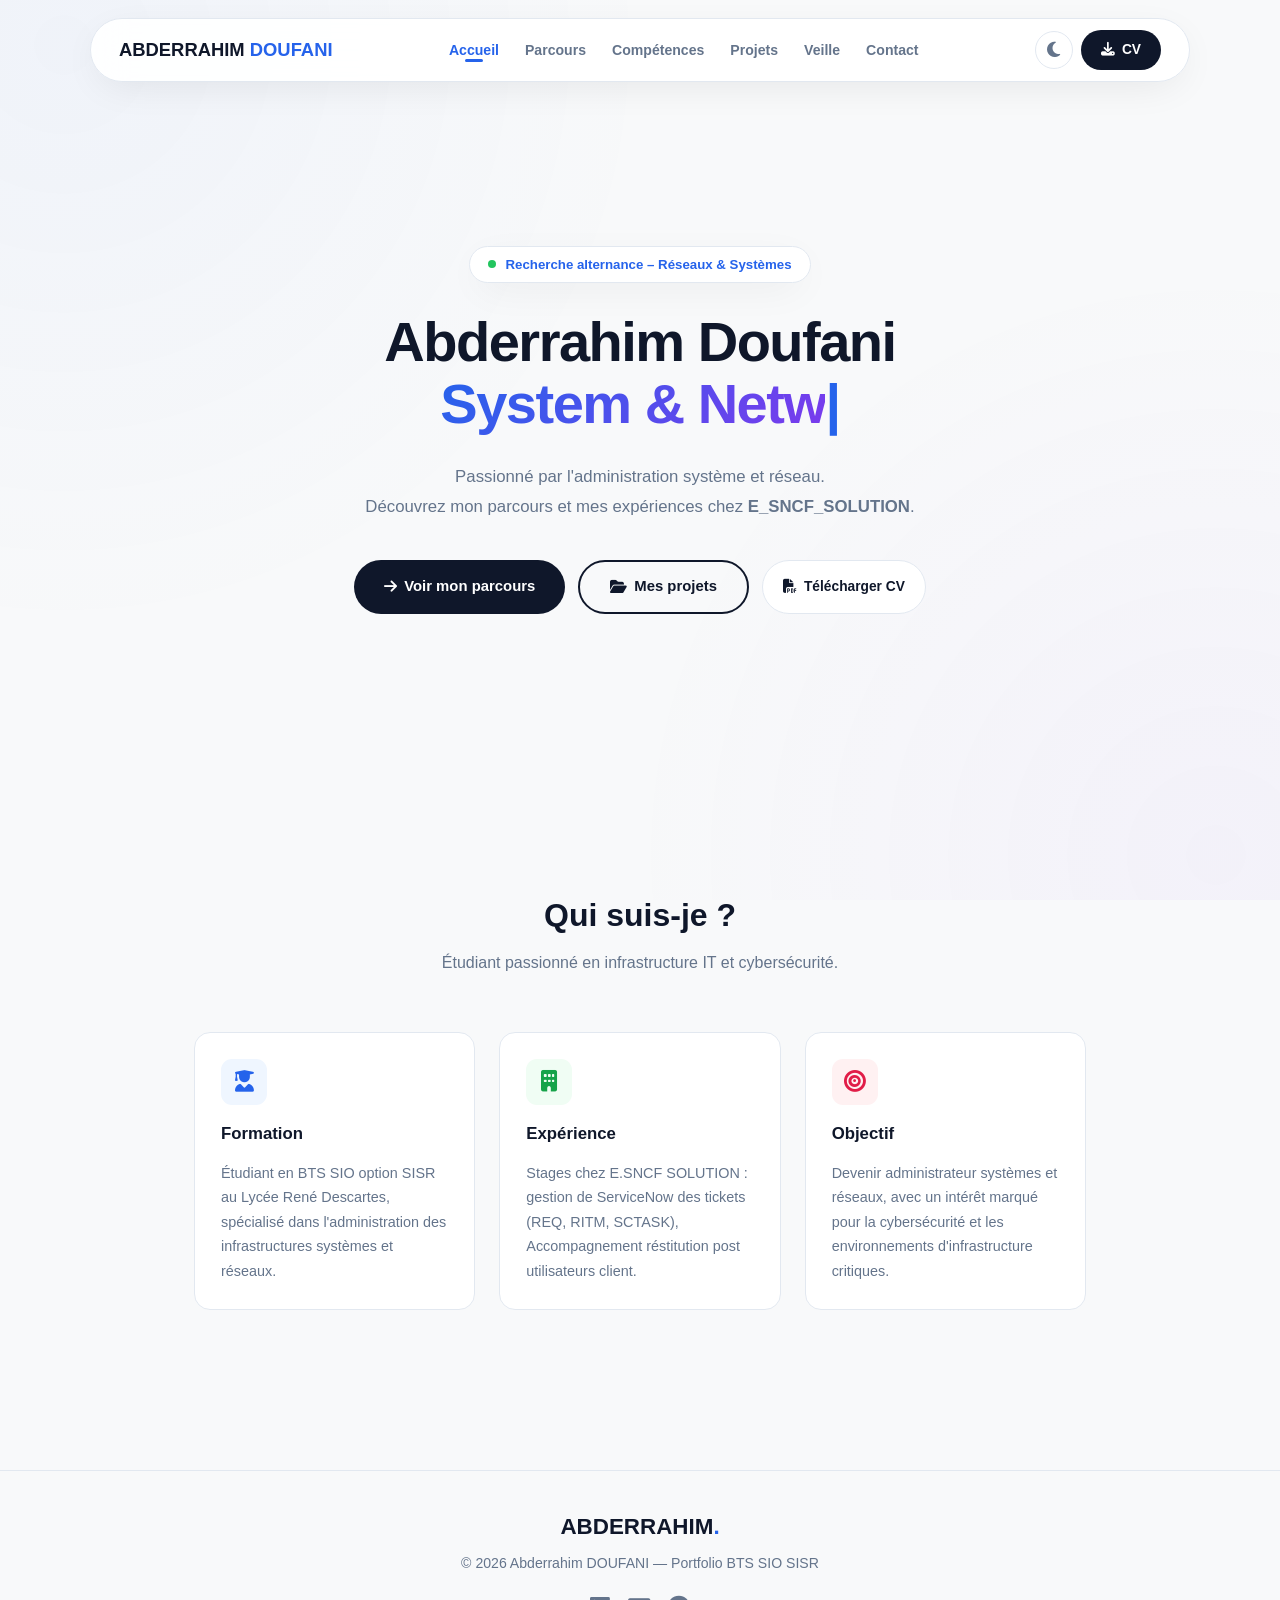
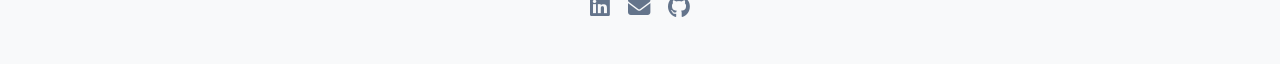
==== commit 956fce51: "Update index.html" ====
--- a/index.html
+++ b/index.html
@@ -3,7 +3,7 @@
 <head>
     <meta charset="UTF-8">
     <meta name="viewport" content="width=device-width, initial-scale=1.0">
-    <title>Ilyas Seddiki | Portfolio BTS SIO SISR</title>
+    <title>Abderrahim Doufani | Portfolio BTS SIO SISR</title>
     <link rel="preconnect" href="https://fonts.googleapis.com">
     <link rel="preconnect" href="https://fonts.gstatic.com" crossorigin>
     <link href="https://fonts.googleapis.com/css2?family=Plus+Jakarta+Sans:wght@400;500;600;700;800&display=swap" rel="stylesheet">
@@ -14,7 +14,7 @@
 <div class="bg-mesh"></div>
 
 <nav>
-    <a href="index.html" class="logo">Ilyas <span>Seddiki</span></a>
+    <a href="index.html" class="logo">Abderrahim <span>doufani</span></a>
     <ul id="navMenu">
         <li><a href="index.html">Accueil</a></li>
         <li><a href="parcours.html">Parcours</a></li>
@@ -38,12 +38,12 @@
         Recherche alternance – Réseaux & Systèmes
     </div>
     <h1 class="rv">
-        Ilyas Seddiki<br>
+        Abderrahim Doufani<br>
         <span class="grad" id="tw"></span><span class="cursor">|</span>
     </h1>
     <p class="hero-desc rv">
         Passionné par l'administration système et réseau.<br>
-        Découvrez mon parcours et mes expériences chez <strong>TD SYNNEX</strong>.
+        Découvrez mon parcours et mes expériences chez <strong>E_SNCF_SOLUTION</strong>.
     </p>
     <div class="hero-actions rv">
         <a href="parcours.html" class="btn btn-dark" style="padding:13px 30px; font-size:.93rem;">
@@ -72,7 +72,7 @@
         <div class="sk-card rv">
             <div class="sk-ico i-net"><i class="fa-solid fa-building"></i></div>
             <div class="sk-title">Expérience</div>
-            <p style="font-size:.9rem; color:var(--muted); line-height:1.7;">Stages chez TD SYNNEX : gestion d'infrastructures datacenter, déploiement de solutions de monitoring et intégration d'équipements réseau.</p>
+            <p style="font-size:.9rem; color:var(--muted); line-height:1.7;">Stages chez E.SNCF SOLUTION : gestion de ServiceNow des tickets (REQ, RITM, SCTASK), Accompagnement réstitution post utilisateurs client.</p>
         </div>
         <div class="sk-card rv">
             <div class="sk-ico i-sec"><i class="fa-solid fa-bullseye"></i></div>
@@ -83,8 +83,8 @@
 </section>
 
 <footer>
-    <div class="f-logo">ILYAS<span style="color:var(--accent);">.</span></div>
-    <p>&copy; 2026 Ilyas Seddiki — Portfolio BTS SIO SISR</p>
+    <div class="f-logo">ABDERRAHIM<span style="color:var(--accent);">.</span></div>
+    <p>&copy; 2026 Abderrahim DOUFANI — Portfolio BTS SIO SISR</p>
     <div class="f-socials">
         <a href="https://www.linkedin.com/in/seddiki-ilyas/" target="_blank"><i class="fa-brands fa-linkedin"></i></a>
         <a href="mailto:ilyasseddiki014@gmail.com"><i class="fa-solid fa-envelope"></i></a>
--- a/styles.css
+++ b/styles.css
@@ -0,0 +1,673 @@
+/* ── Variables & Reset ─────────────────────── */
+:root {
+    --bg: #f8f9fa;
+    --card: #ffffff;
+    --primary: #0f172a;
+    --accent: #2563eb;
+    --purple: #7c3aed;
+    --muted: #64748b;
+    --border: 1px solid #e2e8f0;
+    --border-color: #e2e8f0;
+    --shadow: 0 10px 40px -10px rgba(0,0,0,.09);
+    --radius: 16px;
+    --tr: all .3s ease;
+    --mesh1: rgba(37,99,235,.04);
+    --mesh2: rgba(124,58,237,.04);
+    --input-bg: #f8f9fa;
+    --table-hover: #f8f9fa;
+    --badge-bg: #f1f5f9;
+    --badge-color: #475569;
+}
+
+/* ── Dark Theme ─────────────────────── */
+[data-theme="dark"] {
+    --bg: #0f172a;
+    --card: #1e293b;
+    --primary: #e2e8f0;
+    --muted: #94a3b8;
+    --border: 1px solid #334155;
+    --border-color: #334155;
+    --shadow: 0 10px 40px -10px rgba(0,0,0,.35);
+    --mesh1: rgba(37,99,235,.08);
+    --mesh2: rgba(124,58,237,.08);
+    --input-bg: #1e293b;
+    --table-hover: #1e293b;
+    --badge-bg: #334155;
+    --badge-color: #94a3b8;
+}
+[data-theme="dark"] .bg-mesh {
+    background: radial-gradient(circle at 5% 5%, var(--mesh1), transparent 40%),
+                radial-gradient(circle at 95% 95%, var(--mesh2), transparent 40%);
+}
+[data-theme="dark"] nav {
+    background: rgba(30,41,59,.92);
+    border-color: #334155;
+}
+[data-theme="dark"] .hamburger span { background: var(--primary); }
+[data-theme="dark"] .btn-dark { background: var(--accent); }
+[data-theme="dark"] .btn-white { background: var(--card); color: var(--primary); border-color: #334155; }
+[data-theme="dark"] .btn-white:hover { background: #334155; }
+[data-theme="dark"] .btn-outline { border-color: var(--primary); color: var(--primary); }
+[data-theme="dark"] .btn-outline:hover { background: var(--primary); color: #0f172a; }
+[data-theme="dark"] .hero-badge { background: var(--card); border-color: #334155; }
+[data-theme="dark"] .tl-card { background: var(--card); border-color: #334155; }
+[data-theme="dark"] .tl-card:hover { border-color: var(--accent); }
+[data-theme="dark"] .timeline::before { background: #334155; }
+[data-theme="dark"] .tl-dot { background: var(--card); }
+[data-theme="dark"] .tl-sep::before { background: #334155; }
+[data-theme="dark"] .tl-label { background: var(--bg); }
+[data-theme="dark"] .biz-box { background: rgba(37,99,235,.1); border-color: rgba(37,99,235,.25); }
+[data-theme="dark"] .biz-l { color: #60a5fa; }
+[data-theme="dark"] .biz-v { color: #93c5fd; }
+[data-theme="dark"] .res-btn { background: var(--card); border-color: #334155; color: var(--muted); }
+[data-theme="dark"] .res-btn:hover { background: rgba(37,99,235,.1); border-color: var(--accent); color: var(--accent); }
+[data-theme="dark"] .sk-card { background: var(--card); border-color: #334155; }
+[data-theme="dark"] .sk-card:hover { border-color: var(--accent); }
+[data-theme="dark"] .i-sys { background: rgba(37,99,235,.15); }
+[data-theme="dark"] .i-net { background: rgba(22,163,74,.15); }
+[data-theme="dark"] .i-sec { background: rgba(225,29,72,.15); }
+[data-theme="dark"] .tag { background: #334155; color: #94a3b8; }
+[data-theme="dark"] .tp-card { background: var(--card); border-color: #334155; }
+[data-theme="dark"] .tp-card:hover { border-color: var(--accent); }
+[data-theme="dark"] .cbox { background: var(--card); border-color: #334155; }
+[data-theme="dark"] input, [data-theme="dark"] textarea { background: #0f172a; border-color: #334155; color: var(--primary); }
+[data-theme="dark"] input:focus, [data-theme="dark"] textarea:focus { border-color: var(--accent); background: var(--card); }
+[data-theme="dark"] footer { border-color: #334155; }
+[data-theme="dark"] .proj-card { background: var(--card); border-color: #334155; }
+[data-theme="dark"] .proj-card:hover { border-color: var(--accent); }
+[data-theme="dark"] .proj-card.nc::before { background: #475569; }
+[data-theme="dark"] .proj-card.nc .pci { background: #334155; }
+[data-theme="dark"] .pci { background: rgba(37,99,235,.15); }
+[data-theme="dark"] .mbox { background: var(--card); }
+[data-theme="dark"] .dsec { background: #0f172a; border-color: #334155; }
+[data-theme="dark"] .tool-card { background: #0f172a; border-color: #334155; }
+[data-theme="dark"] .tool-card:hover { border-color: var(--accent); }
+[data-theme="dark"] .tool-icon { background: rgba(37,99,235,.15); }
+[data-theme="dark"] .photo-card { background: #0f172a; border-color: #334155; }
+[data-theme="dark"] .photo-placeholder { background: linear-gradient(135deg, #1e293b, #334155); }
+[data-theme="dark"] .def-chip { background: #0f172a; border-color: #334155; }
+[data-theme="dark"] .dci { background: rgba(37,99,235,.15); }
+[data-theme="dark"] .pcv2 { background: var(--card); border-color: #334155; }
+[data-theme="dark"] .pcv2:hover { border-color: var(--accent); }
+[data-theme="dark"] .part-banner { background: rgba(37,99,235,.1); border-color: rgba(37,99,235,.25); }
+[data-theme="dark"] .ov-stat { background: rgba(37,99,235,.1); border-color: rgba(37,99,235,.25); }
+[data-theme="dark"] .sbox { background: rgba(37,99,235,.1); border-color: rgba(37,99,235,.25); }
+[data-theme="dark"] .mlist li { background: #0f172a; border-color: rgba(37,99,235,.3); }
+[data-theme="dark"] .result-v2 { background: rgba(22,163,74,.1); border-color: rgba(34,197,94,.25); }
+[data-theme="dark"] .res-box { background: rgba(22,163,74,.1); border-color: rgba(34,197,94,.25); }
+[data-theme="dark"] .cr-card { background: var(--card); border-color: #334155; }
+[data-theme="dark"] .cr-card:hover { border-color: var(--accent); }
+[data-theme="dark"] .cr-ico { background: rgba(239,68,68,.15); }
+[data-theme="dark"] .back-btn { background: var(--card); border-color: #334155; color: var(--primary); }
+[data-theme="dark"] .back-btn:hover { background: var(--accent); color: #fff; border-color: var(--accent); }
+[data-theme="dark"] .eq-table thead { background: #334155; }
+[data-theme="dark"] .eq-table td { border-color: #334155; }
+[data-theme="dark"] .eq-table tbody tr:hover { background: #0f172a; }
+[data-theme="dark"] .part-card { background: var(--card); border-color: #334155; }
+[data-theme="dark"] .part-card:hover { border-color: var(--accent); }
+[data-theme="dark"] .pj-item { background: var(--card); border-color: #334155; }
+[data-theme="dark"] .sommaire { background: var(--card); border-color: #334155; }
+[data-theme="dark"] .sommaire-list li { background: #0f172a; }
+[data-theme="dark"] .sommaire-list li:hover { background: rgba(37,99,235,.1); }
+[data-theme="dark"] .def-bar { background: rgba(37,99,235,.1); border-color: rgba(37,99,235,.25); }
+[data-theme="dark"] .def-item { background: #0f172a; }
+[data-theme="dark"] .stage-card { background: var(--card); border-color: #334155; }
+[data-theme="dark"] .stage-card:hover { border-color: var(--accent); }
+
+/* ── Base ─────────────────────── */
+*, *::before, *::after { margin:0; padding:0; box-sizing:border-box; }
+html { scroll-behavior: smooth; }
+body { font-family:'Plus Jakarta Sans',sans-serif; background:var(--bg); color:var(--muted); line-height:1.6; overflow-x:hidden; transition: background .3s ease, color .3s ease; }
+
+.bg-mesh { position:fixed; inset:0; z-index:-1;
+    background: radial-gradient(circle at 5% 5%, var(--mesh1), transparent 40%),
+                radial-gradient(circle at 95% 95%, var(--mesh2), transparent 40%); }
+
+/* ── Navigation ─────────────────────── */
+nav {
+    position:fixed; top:18px; left:50%; transform:translateX(-50%);
+    width:90%; max-width:1100px;
+    background:rgba(255,255,255,.92); backdrop-filter:blur(16px);
+    border:var(--border); border-radius:50px;
+    padding:11px 28px;
+    display:flex; justify-content:space-between; align-items:center;
+    z-index:9000; box-shadow:var(--shadow);
+    transition: background .3s ease, border-color .3s ease;
+}
+.logo { font-weight:800; font-size:1.15rem; color:var(--primary); text-transform:uppercase; text-decoration:none; }
+.logo span { color:var(--accent); }
+a.logo { text-decoration: none; }
+nav ul { display:flex; gap:26px; list-style:none; }
+nav ul a { color:var(--muted); text-decoration:none; font-weight:600; font-size:.88rem; transition:var(--tr); position: relative; }
+nav ul a:hover { color:var(--accent); }
+nav ul a.active { color:var(--accent); }
+nav ul a.active::after { content:''; position:absolute; bottom:-4px; left:50%; transform:translateX(-50%); width:18px; height:3px; background:var(--accent); border-radius:3px; }
+.nav-btns { display:flex; gap:8px; align-items:center; }
+.btn { display:inline-flex; align-items:center; gap:7px; padding:9px 20px; border-radius:50px; font-weight:600; font-size:.86rem; text-decoration:none; transition:var(--tr); cursor:pointer; border:none; }
+.btn-dark  { background:var(--primary); color:#fff; }
+.btn-dark:hover  { background:var(--accent); transform:translateY(-2px); }
+.btn-white { background:#fff; color:var(--primary); border:var(--border); }
+.btn-white:hover { background:var(--bg); }
+.btn-outline { background:transparent; border:2px solid var(--primary); color:var(--primary); }
+.btn-outline:hover { background:var(--primary); color:#fff; }
+
+.theme-toggle {
+    width:38px; height:38px; border-radius:50%; border:var(--border);
+    background:var(--card); cursor:pointer; display:flex; align-items:center;
+    justify-content:center; font-size:1.1rem; transition:var(--tr);
+    color:var(--muted);
+}
+.theme-toggle:hover { border-color:var(--accent); color:var(--accent); transform:scale(1.1); }
+
+/* ── Hero ─────────────────────── */
+header {
+    min-height:90vh; display:flex; flex-direction:column; justify-content:center; align-items:center;
+    text-align:center; padding:130px 24px 80px;
+}
+.hero-badge {
+    display:inline-flex; align-items:center; gap:9px;
+    background:var(--card); padding:7px 18px; border-radius:50px;
+    font-size:.83rem; font-weight:700; color:var(--accent);
+    border:var(--border); margin-bottom:28px; box-shadow:var(--shadow);
+}
+.dot-green { width:8px; height:8px; border-radius:50%; background:#22c55e; animation:pulse 2s infinite; }
+@keyframes pulse { 0%,100%{opacity:1;} 50%{opacity:.35;} }
+h1 { font-size:clamp(2rem,5vw,3.5rem); font-weight:800; color:var(--primary); letter-spacing:-1.5px; line-height:1.1; margin-bottom:22px; }
+.grad { background:linear-gradient(135deg,var(--accent),var(--purple)); -webkit-background-clip:text; background-clip:text; color:transparent; }
+#tw { min-height:1.2em; display:inline-block; }
+.cursor { color:var(--accent); animation:blink 1s step-end infinite; }
+@keyframes blink { 0%,100%{opacity:1;} 50%{opacity:0;} }
+.hero-desc { font-size:1.05rem; max-width:600px; color:var(--muted); margin-bottom:38px; line-height:1.8; }
+.hero-actions { display:flex; gap:13px; flex-wrap:wrap; justify-content:center; }
+
+/* ── Sections ─────────────────────── */
+section { padding:80px 5%; max-width:1020px; margin:0 auto; }
+.sec-head { text-align:center; margin-bottom:56px; }
+.sec-title { font-size:2rem; font-weight:800; color:var(--primary); margin-bottom:9px; }
+.sec-sub { font-size:1rem; color:var(--muted); }
+
+/* ── Page Header (non-hero pages) ─────────────────────── */
+.page-header {
+    padding:140px 5% 60px;
+    text-align:center;
+    max-width:1020px;
+    margin:0 auto;
+}
+.page-header h1 {
+    font-size:clamp(1.8rem,4vw,2.8rem);
+    font-weight:800;
+    color:var(--primary);
+    letter-spacing:-1px;
+    margin-bottom:12px;
+}
+.page-header p {
+    font-size:1.05rem;
+    color:var(--muted);
+    max-width:600px;
+    margin:0 auto;
+    line-height:1.7;
+}
+
+/* ── Timeline ─────────────────────── */
+.tl-sep { text-align:center; position:relative; margin:40px 0 36px; }
+.tl-sep::before { content:''; position:absolute; left:0; top:50%; width:100%; height:2px; background:var(--border-color); }
+.tl-label { position:relative; z-index:1; display:inline-block; background:var(--bg); padding:0 18px; font-size:1.15rem; font-weight:700; color:var(--primary); }
+.timeline { position:relative; max-width:900px; margin:0 auto; }
+.timeline::before { content:''; position:absolute; left:50%; transform:translateX(-50%); width:2px; height:100%; background:var(--border-color); }
+.tl-item { display:flex; justify-content:flex-end; padding-right:52px; position:relative; margin-bottom:48px; width:50%; }
+.tl-item.r { justify-content:flex-start; padding-left:52px; padding-right:0; margin-left:50%; }
+.tl-dot { position:absolute; right:-8px; top:4px; width:16px; height:16px; border-radius:50%; background:#fff; border:4px solid var(--accent); z-index:2; }
+.tl-item.r .tl-dot { left:-8px; right:auto; }
+.tl-item.school .tl-dot { border-color:var(--purple); }
+.tl-card { background:var(--card); padding:26px; border-radius:20px; border:var(--border); box-shadow:var(--shadow); transition:var(--tr); width:100%; }
+.tl-card:hover { transform:translateY(-3px); border-color:var(--accent); }
+.tl-top { display:flex; justify-content:space-between; align-items:flex-start; flex-wrap:wrap; gap:10px; margin-bottom:16px; padding-bottom:14px; border-bottom:var(--border); }
+.co-name { font-size:1.15rem; font-weight:800; color:var(--primary); display:flex; align-items:center; gap:8px; flex-wrap:wrap; }
+.co-loc { font-size:.78rem; background:var(--badge-bg); padding:3px 9px; border-radius:6px; color:var(--muted); font-weight:600; }
+.dbadge { font-size:.7rem; font-weight:700; padding:4px 10px; border-radius:6px; white-space:nowrap; }
+.dw { background:#eff6ff; color:var(--accent); }
+.ds { background:#f5f3ff; color:var(--purple); }
+[data-theme="dark"] .dw { background:rgba(37,99,235,.15); }
+[data-theme="dark"] .ds { background:rgba(124,58,237,.15); }
+.biz-box { background:#f0f9ff; border:1px solid #bae6fd; border-radius:11px; padding:13px; margin-bottom:16px; display:grid; grid-template-columns:repeat(auto-fit,minmax(110px,1fr)); gap:9px; }
+.biz-r { display:flex; flex-direction:column; }
+.biz-l { font-size:.66rem; font-weight:700; text-transform:uppercase; color:#0369a1; opacity:.7; }
+.biz-v { font-size:.82rem; font-weight:700; color:#0369a1; }
+.res-grid { display:grid; grid-template-columns:repeat(auto-fit,minmax(100px,1fr)); gap:9px; margin-top:16px; }
+.res-btn { display:flex; flex-direction:column; align-items:center; padding:11px; border:var(--border); border-radius:10px; background:#fff; text-decoration:none; color:var(--muted); transition:var(--tr); cursor:pointer; }
+.res-btn:hover { border-color:var(--accent); background:#eff6ff; color:var(--accent); transform:translateY(-2px); }
+.ri { font-size:1.15rem; margin-bottom:5px; }
+.rt { font-size:.7rem; font-weight:600; }
+.proj-btn { background:linear-gradient(135deg,var(--purple),var(--accent)); color:#fff; padding:11px 18px; border-radius:10px; border:none; cursor:pointer; font-weight:700; font-size:.83rem; transition:var(--tr); display:flex; align-items:center; justify-content:center; gap:8px; margin-top:15px; width:100%; }
+.proj-btn:hover { transform:translateY(-2px); box-shadow:0 10px 28px -10px rgba(124,58,237,.45); }
+
+/* ── Modals ─────────────────────── */
+.modal { display:none; position:fixed; inset:0; z-index:9999; background:rgba(15,23,42,.83); backdrop-filter:blur(10px); }
+.modal.on { display:flex; align-items:center; justify-content:center; padding:20px; }
+.mbox { background:var(--card); border-radius:22px; width:100%; max-width:900px; max-height:90vh; overflow-y:auto; animation:popIn .35s ease; box-shadow:0 25px 70px -10px rgba(0,0,0,.35); }
+.mbox.wide { max-width:1080px; }
+@keyframes popIn { from{opacity:0;transform:translateY(40px);} to{opacity:1;transform:translateY(0);} }
+.mhead { background:linear-gradient(135deg,var(--purple),var(--accent)); color:#fff; padding:26px 30px; border-radius:22px 22px 0 0; position:relative; }
+.mclose { position:absolute; top:16px; right:16px; background:rgba(255,255,255,.22); border:none; color:#fff; width:36px; height:36px; border-radius:50%; font-size:1.2rem; cursor:pointer; transition:var(--tr); display:flex; align-items:center; justify-content:center; }
+.mclose:hover { background:rgba(255,255,255,.35); transform:rotate(90deg); }
+.mtitle { font-size:1.6rem; font-weight:800; margin-bottom:5px; }
+.msub { font-size:.9rem; opacity:.88; }
+.mbody { padding:32px; }
+
+/* ── Definition & Info Components ─────────────────────── */
+.def-bar { background: linear-gradient(135deg, #eff6ff, #f0f9ff); border: 2px solid #bae6fd; border-radius: 15px; padding: 24px; margin-bottom: 30px; }
+.def-bar h3 { font-size: 1.25rem; font-weight: 800; color: var(--accent); margin-bottom: 16px; display: flex; align-items: center; gap: 10px; }
+.def-content { display: grid; grid-template-columns: repeat(auto-fit, minmax(280px, 1fr)); gap: 18px; }
+.def-item { background: #fff; padding: 16px; border-radius: 10px; border-left: 4px solid var(--accent); }
+.def-item strong { color: var(--primary); font-size: 0.95rem; display: block; margin-bottom: 6px; }
+.def-item p { font-size: 0.88rem; color: var(--muted); line-height: 1.6; }
+.sommaire { background: var(--card); border: var(--border); border-radius: 15px; padding: 24px; margin-bottom: 30px; }
+.sommaire h3 { font-size: 1.2rem; font-weight: 800; color: var(--primary); margin-bottom: 16px; display: flex; align-items: center; gap: 10px; }
+.sommaire-list { list-style: none; padding: 0; }
+.sommaire-list li { padding: 10px 14px; margin-bottom: 8px; background: var(--bg); border-radius: 8px; cursor: pointer; transition: var(--tr); display: flex; align-items: center; gap: 10px; }
+.sommaire-list li:hover { background: #eff6ff; transform: translateX(5px); border-left: 4px solid var(--accent); }
+.sommaire-list li i { color: var(--accent); font-size: 0.9rem; }
+
+/* ── Tools Grid ─────────────────────── */
+.tools-grid { display: grid; grid-template-columns: repeat(auto-fit, minmax(140px, 1fr)); gap: 14px; margin-bottom: 30px; }
+.tool-card { background: var(--card); border: var(--border); border-radius: 12px; padding: 16px; text-align: center; transition: var(--tr); }
+.tool-card:hover { transform: translateY(-3px); box-shadow: var(--shadow); border-color: var(--accent); }
+.tool-icon { width: 50px; height: 50px; background: linear-gradient(135deg, #eff6ff, #f0f9ff); border-radius: 10px; display: flex; align-items: center; justify-content: center; margin: 0 auto 10px; font-size: 1.4rem; color: var(--accent); }
+.tool-name { font-size: 0.85rem; font-weight: 700; color: var(--primary); }
+
+/* ── Photos Grid ─────────────────────── */
+.photos-grid { display: grid; grid-template-columns: repeat(auto-fit, minmax(200px, 1fr)); gap: 16px; margin-bottom: 30px; }
+.photo-card { background: var(--bg); border: var(--border); border-radius: 12px; padding: 12px; text-align: center; }
+.photo-card .itexpert-photo { margin-bottom: 8px; }
+.photo-placeholder { width: 100%; height: 140px; background: linear-gradient(135deg, #f1f5f9, #e2e8f0); border-radius: 8px; display: flex; align-items: center; justify-content: center; color: var(--muted); font-size: 2rem; margin-bottom: 8px; }
+.photo-caption { font-size: 0.8rem; font-weight: 600; color: var(--primary); }
+
+/* ── Project Items ─────────────────────── */
+.pj-item { background:var(--bg); border:var(--border); border-radius:13px; padding:20px; margin-bottom:18px; cursor:pointer; transition:var(--tr); }
+.pj-item:hover { transform:translateY(-3px); border-color:var(--accent); box-shadow:var(--shadow); }
+.pj-item.nc { cursor:default; }
+.pj-item.nc:hover { transform:none; border-color:var(--border-color); box-shadow:none; }
+.pj-head { display:flex; justify-content:space-between; align-items:flex-start; flex-wrap:wrap; gap:8px; margin-bottom:10px; }
+.pj-title { font-size:1.05rem; font-weight:700; color:var(--primary); display:flex; align-items:center; gap:8px; }
+.pj-s { font-size:.67rem; font-weight:700; text-transform:uppercase; padding:4px 10px; border-radius:6px; white-space:nowrap; }
+.s-wip { background:#fef3c7; color:#d97706; }
+.s-soon { background:#f5f3ff; color:var(--purple); }
+
+/* ── Parts Grid ─────────────────────── */
+.parts-grid { display:grid; grid-template-columns:repeat(auto-fit,minmax(240px,1fr)); gap:20px; }
+.part-card { background:var(--card); border:2px solid var(--border-color); border-radius:15px; padding:30px 20px; cursor:pointer; transition:var(--tr); text-align:center; }
+.part-card:hover { transform:translateY(-5px); border-color:var(--accent); box-shadow:var(--shadow); }
+.p-ico { width:60px; height:60px; background:linear-gradient(135deg,#eff6ff,#f0f9ff); border-radius:50%; display:flex; align-items:center; justify-content:center; margin:0 auto 16px; font-size:1.6rem; color:var(--accent); }
+.p-num { font-size:1.1rem; font-weight:800; color:var(--primary); margin-bottom:6px; }
+.p-desc { font-size:.86rem; color:var(--muted); line-height:1.5; }
+
+.cpart { display:none; }
+.cpart.on { display:block; animation:fadeUp .35s ease; }
+@keyframes fadeUp { from{opacity:0;transform:translateY(12px);} to{opacity:1;transform:translateY(0);} }
+
+.back-btn { display:inline-flex; align-items:center; justify-content:center; gap:8px; background:linear-gradient(135deg,#ffffff,#eff6ff); color:var(--primary); padding:10px 18px; border-radius:12px; border:1px solid #cbd5e1; font-weight:700; font-size:.86rem; cursor:pointer; transition:var(--tr); margin-bottom:26px; box-shadow:0 8px 24px -16px rgba(15,23,42,.45); }
+.back-btn:hover { background:var(--primary); color:#fff; border-color:var(--primary); transform:translateY(-2px); }
+.back-btn.part-back { position:sticky; top:0; z-index:3; }
+
+/* ── Detail Sections ─────────────────────── */
+.dsec { background:var(--card); border:var(--border); border-radius:15px; padding:26px; margin-bottom:20px; }
+.dsec h3 { font-size:1.15rem; font-weight:800; color:var(--primary); margin-bottom:14px; display:flex; align-items:center; gap:8px; }
+.dsec p { color:var(--muted); line-height:1.8; font-size:.93rem; }
+.stats-row { display:grid; grid-template-columns:repeat(auto-fit,minmax(170px,1fr)); gap:16px; margin-bottom:20px; }
+.sbox { background:linear-gradient(135deg,#eff6ff,#f0f9ff); padding:18px; border-radius:12px; text-align:center; border:1px solid #bae6fd; }
+.sn { font-size:2.3rem; font-weight:800; color:var(--accent); line-height:1; margin-bottom:5px; }
+.sl { font-size:.8rem; color:var(--muted); font-weight:600; }
+.mlist { list-style:none; padding:0; }
+.mlist li { padding:13px 15px; margin-bottom:9px; background:var(--bg); border-left:4px solid var(--accent); border-radius:8px; font-size:.91rem; color:var(--muted); }
+.mlist li strong { color:var(--primary); display:block; margin-bottom:3px; font-size:.93rem; }
+.eq-table { width:100%; border-collapse:collapse; font-size:.82rem; margin-top:14px; }
+.eq-table thead { background:var(--primary); color:#fff; }
+.eq-table th { padding:10px 12px; text-align:left; font-weight:700; font-size:.76rem; }
+.eq-table td { padding:9px 12px; border-bottom:1px solid #f1f5f9; }
+.eq-table tbody tr:hover { background:var(--table-hover); }
+.ok { color:#16a34a; font-weight:700; }
+.warn { color:#d97706; font-weight:700; }
+.err { color:#dc2626; font-weight:700; }
+.res-box { background:linear-gradient(135deg,#dcfce7,#f0fdf4); border:1px solid #86efac; border-radius:15px; padding:26px; margin-bottom:20px; }
+.res-box h3 { color:#16a34a; font-size:1.15rem; font-weight:800; margin-bottom:10px; display:flex; align-items:center; gap:8px; }
+.res-box ul { list-style:none; padding:0; }
+.res-box li { padding:7px 0; color:#166534; font-weight:600; font-size:.92rem; }
+
+/* ── Skills ─────────────────────── */
+.sk-grid { display:grid; grid-template-columns:repeat(auto-fit,minmax(280px,1fr)); gap:26px; }
+.sk-card { background:var(--card); border:var(--border); border-radius:var(--radius); padding:26px; transition:var(--tr); }
+.sk-card:hover { transform:translateY(-5px); box-shadow:var(--shadow); border-color:var(--accent); }
+.sk-ico { width:46px; height:46px; border-radius:11px; margin-bottom:16px; display:flex; align-items:center; justify-content:center; font-size:1.35rem; }
+.i-sys { background:#eff6ff; color:#2563eb; }
+.i-net { background:#f0fdf4; color:#16a34a; }
+.i-sec { background:#fff1f2; color:#e11d48; }
+.sk-title { font-size:1.05rem; font-weight:700; color:var(--primary); margin-bottom:13px; }
+.sk-list { list-style:none; }
+.sk-list li { margin-bottom:9px; font-size:.9rem; color:var(--muted); display:flex; align-items:center; gap:8px; }
+.sk-list li i { font-size:.72rem; color:var(--accent); }
+.tags { margin-top:16px; display:flex; flex-wrap:wrap; gap:6px; }
+.tag { font-size:.72rem; font-weight:600; padding:3px 9px; border-radius:6px; background:var(--badge-bg); color:var(--badge-color); }
+
+/* ── TP Grid ─────────────────────── */
+.tp-grid { display:grid; grid-template-columns:repeat(auto-fit,minmax(290px,1fr)); gap:24px; }
+.tp-card { background:var(--card); border:var(--border); border-radius:var(--radius); padding:22px; transition:var(--tr); display:flex; flex-direction:column; }
+.tp-card:hover { transform:translateY(-5px); box-shadow:var(--shadow); border-color:var(--accent); }
+.tp-title { font-size:1rem; font-weight:700; color:var(--primary); margin-bottom:9px; }
+.tp-desc { font-size:.87rem; color:var(--muted); flex:1; }
+.tp-btn { margin-top:14px; background:var(--accent); color:#fff; padding:8px 15px; border-radius:8px; text-decoration:none; font-weight:600; font-size:.82rem; display:inline-flex; align-items:center; gap:7px; transition:var(--tr); }
+.tp-btn:hover { background:var(--primary); transform:translateY(-2px); }
+
+/* ── Contact ─────────────────────── */
+.cbox { max-width:560px; margin:0 auto; background:var(--card); padding:38px; border-radius:22px; box-shadow:var(--shadow); border:var(--border); }
+input, textarea { width:100%; padding:13px; margin-bottom:13px; background:var(--input-bg); border:1px solid var(--border-color); border-radius:8px; font-family:inherit; font-size:.92rem; color:var(--primary); }
+input:focus, textarea:focus { outline:none; border-color:var(--accent); background:var(--card); }
+.submit-btn { width:100%; padding:13px; background:var(--accent); color:#fff; border:none; border-radius:8px; font-weight:700; font-size:.95rem; cursor:pointer; transition:var(--tr); }
+.submit-btn:hover { background:var(--primary); }
+
+/* ── Footer ─────────────────────── */
+footer { text-align:center; padding:38px 20px; border-top:var(--border); margin-top:80px; color:var(--muted); font-size:.88rem; }
+.f-logo { font-size:1.4rem; font-weight:800; color:var(--primary); margin-bottom:7px; }
+.f-socials { margin-top:16px; display:flex; justify-content:center; gap:18px; font-size:1.4rem; }
+.f-socials a { color:var(--muted); transition:var(--tr); }
+.f-socials a:hover { color:var(--accent); }
+
+/* ── Reveal Animation ─────────────────────── */
+.rv { opacity:0; transform:translateY(26px); transition:opacity .55s ease, transform .55s ease; }
+.rv.show { opacity:1; transform:none; }
+
+/* ── Premium Project Cards ─────────────────────── */
+.proj-card { background:var(--card); border:1.5px solid var(--border-color); border-radius:16px; padding:20px 22px; margin-bottom:12px; cursor:pointer; transition:var(--tr); display:flex; align-items:flex-start; gap:16px; position:relative; overflow:hidden; }
+.proj-card::before { content:''; position:absolute; left:0; top:0; bottom:0; width:4px; background:linear-gradient(180deg,var(--accent),var(--purple)); }
+.proj-card:hover { border-color:var(--accent); box-shadow:0 8px 28px -8px rgba(37,99,235,.15); transform:translateY(-2px); }
+.proj-card.nc { cursor:default; }
+.proj-card.nc::before { background:#cbd5e1; }
+.proj-card.nc:hover { transform:none; border-color:var(--border-color); box-shadow:none; }
+.pci { width:44px; height:44px; border-radius:11px; flex-shrink:0; background:linear-gradient(135deg,#eff6ff,#f0f9ff); display:flex; align-items:center; justify-content:center; font-size:1.15rem; color:var(--accent); }
+.proj-card.nc .pci { background:var(--badge-bg); color:var(--muted); }
+.pcb { flex:1; min-width:0; }
+.pct { font-size:.96rem; font-weight:700; color:var(--primary); margin-bottom:5px; display:flex; align-items:center; gap:8px; flex-wrap:wrap; }
+.pcd { font-size:.86rem; color:var(--muted); line-height:1.65; }
+.pca { color:var(--accent); font-size:.85rem; flex-shrink:0; margin-top:3px; transition:var(--tr); }
+.proj-card:hover .pca { transform:translateX(3px); }
+.bs { font-size:.67rem; font-weight:700; text-transform:uppercase; padding:3px 9px; border-radius:20px; white-space:nowrap; letter-spacing:.3px; }
+.bs-wip { background:#fef3c7; color:#b45309; }
+.bs-soon { background:#f5f3ff; color:var(--purple); }
+.bs-doc  { background:#f0fdf4; color:#15803d; }
+.bs-done { background:#dbeafe; color:#1d4ed8; }
+[data-theme="dark"] .bs-wip  { background:rgba(180,131,9,.15); }
+[data-theme="dark"] .bs-soon { background:rgba(124,58,237,.15); }
+[data-theme="dark"] .bs-doc  { background:rgba(21,128,61,.15); }
+[data-theme="dark"] .bs-done { background:rgba(29,78,216,.15); color:#93c5fd; }
+.mhead-tags { display:flex; gap:8px; flex-wrap:wrap; margin-top:9px; }
+.mhead-tag { background:rgba(255,255,255,.2); border:1px solid rgba(255,255,255,.3); border-radius:20px; padding:3px 12px; font-size:.76rem; font-weight:600; display:inline-flex; align-items:center; gap:6px; }
+
+/* ── Overview Stats ─────────────────────── */
+.ov-stats { display:grid; grid-template-columns:repeat(3,1fr); gap:12px; margin-bottom:26px; }
+.ov-stat { background:linear-gradient(135deg,#eff6ff,#f0f9ff); border:1px solid #bae6fd; border-radius:13px; padding:16px 12px; text-align:center; }
+.ov-sn { font-size:2rem; font-weight:800; color:var(--accent); line-height:1; }
+.ov-sl { font-size:.72rem; font-weight:600; color:var(--muted); margin-top:4px; }
+
+/* ── Definition Chips ─────────────────────── */
+.def-chips { display:grid; grid-template-columns:repeat(auto-fit,minmax(250px,1fr)); gap:10px; }
+.def-chip { background:var(--card); border:1.5px solid var(--border-color); border-radius:12px; padding:13px 15px; display:flex; gap:12px; align-items:flex-start; }
+.dci { width:30px; height:30px; flex-shrink:0; background:linear-gradient(135deg,#eff6ff,#f0f9ff); border-radius:8px; display:flex; align-items:center; justify-content:center; font-size:.82rem; color:var(--accent); }
+.dcb strong { display:block; font-size:.87rem; color:var(--primary); font-weight:700; margin-bottom:3px; }
+.dcb p { font-size:.8rem; color:var(--muted); line-height:1.5; margin:0; }
+
+/* ── Horizontal Part Cards ─────────────────────── */
+.pcv2 { background:var(--card); border:1.5px solid var(--border-color); border-radius:14px; padding:20px; cursor:pointer; transition:var(--tr); display:flex; align-items:flex-start; gap:14px; }
+.pcv2:hover { transform:translateY(-4px); border-color:var(--accent); box-shadow:var(--shadow); }
+.pcv2-num { width:34px; height:34px; border-radius:9px; flex-shrink:0; background:linear-gradient(135deg,var(--accent),var(--purple)); display:flex; align-items:center; justify-content:center; font-size:.82rem; font-weight:800; color:#fff; }
+.pcv2-title { font-size:.93rem; font-weight:700; color:var(--primary); margin-bottom:4px; }
+.pcv2-desc { font-size:.82rem; color:var(--muted); line-height:1.5; }
+
+/* ── Part Banner ─────────────────────── */
+.part-banner { background:linear-gradient(135deg,#eff6ff,#f0f9ff); border:1.5px solid #bae6fd; border-radius:14px; padding:18px 20px; margin-bottom:20px; display:flex; align-items:center; gap:14px; }
+.pb-ico { width:40px; height:40px; border-radius:10px; flex-shrink:0; background:linear-gradient(135deg,var(--accent),var(--purple)); display:flex; align-items:center; justify-content:center; font-size:1.05rem; color:#fff; }
+.pb-title { font-size:1rem; font-weight:800; color:var(--primary); margin-bottom:2px; }
+.pb-sub { font-size:.82rem; color:var(--muted); }
+
+/* ── Result Box v2 ─────────────────────── */
+.result-v2 { background:linear-gradient(135deg,#f0fdf4,#dcfce7); border:1.5px solid #86efac; border-radius:13px; padding:20px 22px; margin-top:16px; margin-bottom:20px; }
+.result-v2 h4 { font-size:.92rem; font-weight:800; color:#16a34a; display:flex; align-items:center; gap:7px; margin-bottom:10px; }
+.result-v2 ul { list-style:none; padding:0; }
+.result-v2 li { padding:6px 0 6px 20px; position:relative; font-size:.88rem; color:#166534; font-weight:600; border-bottom:1px solid rgba(134,239,172,.3); }
+.result-v2 li:last-child { border-bottom:none; }
+.result-v2 li::before { content:'\2713'; position:absolute; left:0; color:#16a34a; font-weight:800; }
+
+/* ── CR Cards ─────────────────────── */
+.cr-card { background:var(--card); border:1.5px solid var(--border-color); border-radius:15px; padding:20px 22px; margin-bottom:12px; display:flex; gap:16px; align-items:flex-start; transition:var(--tr); }
+.cr-card:hover { border-color:var(--accent); box-shadow:0 6px 22px -6px rgba(37,99,235,.12); }
+.cr-ico { width:42px; height:42px; border-radius:11px; flex-shrink:0; background:#fff1f2; display:flex; align-items:center; justify-content:center; font-size:1.15rem; color:#ef4444; }
+.cr-body { flex:1; }
+.cr-title { font-size:.96rem; font-weight:700; color:var(--primary); margin-bottom:5px; }
+.cr-desc { font-size:.85rem; color:var(--muted); line-height:1.65; margin-bottom:12px; }
+
+/* ── Stage Stats Banner ──────────────────────────────── */
+.stage-stats { display:flex; align-items:center; justify-content:center; gap:0; background:var(--card); border:1.5px solid var(--border-color); border-radius:16px; padding:20px 32px; margin-bottom:24px; flex-wrap:wrap; }
+.stage-stat { flex:1; min-width:120px; text-align:center; padding:8px 20px; position:relative; }
+.stage-stat + .stage-stat::before { content:''; position:absolute; left:0; top:20%; height:60%; width:1.5px; background:var(--border-color); }
+.ss-num { font-size:2rem; font-weight:800; color:var(--accent); line-height:1; }
+.ss-label { font-size:.78rem; color:var(--muted); margin-top:4px; font-weight:500; }
+
+/* ── Card Tech Chips ─────────────────────────────────── */
+.card-techs { display:flex; flex-wrap:wrap; gap:5px; margin-top:10px; }
+.ct { font-size:.7rem; font-weight:600; background:rgba(37,99,235,.08); color:var(--accent); border:1px solid rgba(37,99,235,.18); border-radius:20px; padding:2px 9px; white-space:nowrap; }
+[data-theme="dark"] .ct { background:rgba(99,152,255,.1); border-color:rgba(99,152,255,.25); }
+
+/* ── See-Also cross-reference ───────────────────────── */
+.see-also-box { display:flex; align-items:center; gap:14px; background:rgba(37,99,235,.05); border:1.5px solid rgba(37,99,235,.15); border-radius:12px; padding:14px 18px; margin-top:4px; }
+.see-also-box i { color:var(--accent); font-size:1.1rem; flex-shrink:0; }
+.see-also-box p { flex:1; font-size:.86rem; color:var(--muted); margin:0; line-height:1.5; }
+.see-also-btn { font-size:.8rem; font-weight:700; color:var(--accent); background:none; border:1.5px solid var(--accent); border-radius:8px; padding:5px 12px; cursor:pointer; white-space:nowrap; transition:var(--tr); }
+.see-also-btn:hover { background:var(--accent); color:#fff; }
+
+/* ── Stage Cards (projets page) ─────────────────────── */
+.stage-cards { display:grid; grid-template-columns:repeat(2,1fr); gap:16px; margin-bottom:50px; }
+.stage-card { background:var(--card); border:1.5px solid var(--border-color); border-radius:16px; padding:24px; cursor:pointer; transition:var(--tr); display:flex; align-items:flex-start; gap:18px; position:relative; overflow:hidden; }
+.stage-card::before { content:''; position:absolute; left:0; top:0; bottom:0; width:4px; background:linear-gradient(180deg,var(--accent),var(--purple)); }
+.stage-card:hover { border-color:var(--accent); box-shadow:0 8px 28px -8px rgba(37,99,235,.15); transform:translateY(-3px); }
+.stage-card .pci { width:50px; height:50px; font-size:1.3rem; }
+.stage-card .pct { font-size:1.05rem; }
+.stage-card .pcd { font-size:.9rem; }
+
+/* ── Hamburger ─────────────────────── */
+.hamburger { display:none; flex-direction:column; justify-content:center; gap:5px; cursor:pointer; background:none; border:none; padding:4px; }
+.hamburger span { display:block; width:22px; height:2px; background:var(--primary); border-radius:2px; transition:var(--tr); }
+
+/* ── Veille Technologique ─────────────────────── */
+.veille-hero-grid { display:grid; grid-template-columns:1.2fr .8fr; gap:30px; align-items:start; margin-bottom:40px; }
+.veille-topic-card { background:var(--card); border:var(--border); border-radius:18px; padding:30px; position:relative; overflow:hidden; }
+.veille-topic-card::before { content:''; position:absolute; left:0; top:0; bottom:0; width:5px; background:linear-gradient(180deg,var(--accent),var(--purple)); }
+.veille-topic-badge { display:inline-flex; align-items:center; gap:6px; background:rgba(37,99,235,.08); color:var(--accent); font-size:.76rem; font-weight:700; padding:5px 12px; border-radius:20px; margin-bottom:14px; text-transform:uppercase; letter-spacing:.4px; }
+[data-theme="dark"] .veille-topic-badge { background:rgba(37,99,235,.15); }
+.veille-topic-card h2 { font-size:1.35rem; font-weight:800; color:var(--primary); margin-bottom:12px; line-height:1.3; }
+.veille-topic-card p { font-size:.92rem; color:var(--muted); line-height:1.75; }
+.veille-kpi-grid { display:grid; grid-template-columns:1fr; gap:14px; }
+.veille-kpi { background:var(--card); border:var(--border); border-radius:14px; padding:18px; text-align:center; transition:var(--tr); }
+.veille-kpi:hover { border-color:var(--accent); transform:translateY(-2px); }
+.veille-kpi-num { font-size:1.8rem; font-weight:800; color:var(--accent); line-height:1; }
+.veille-kpi-label { font-size:.76rem; font-weight:600; color:var(--muted); margin-top:5px; }
+
+.veille-why-grid { display:grid; grid-template-columns:repeat(3,1fr); gap:18px; margin-top:20px; }
+.veille-why-card { background:var(--card); border:var(--border); border-radius:14px; padding:22px; transition:var(--tr); }
+.veille-why-card:hover { border-color:var(--accent); box-shadow:var(--shadow); transform:translateY(-3px); }
+.veille-why-ico { width:42px; height:42px; border-radius:10px; display:flex; align-items:center; justify-content:center; font-size:1.1rem; margin-bottom:12px; }
+.veille-why-ico.ico-shield { background:rgba(225,29,72,.08); color:#e11d48; }
+.veille-why-ico.ico-server { background:rgba(37,99,235,.08); color:var(--accent); }
+.veille-why-ico.ico-lock { background:rgba(124,58,237,.08); color:var(--purple); }
+[data-theme="dark"] .veille-why-ico.ico-shield { background:rgba(225,29,72,.15); }
+[data-theme="dark"] .veille-why-ico.ico-server { background:rgba(37,99,235,.15); }
+[data-theme="dark"] .veille-why-ico.ico-lock { background:rgba(124,58,237,.15); }
+.veille-why-card h4 { font-size:.95rem; font-weight:700; color:var(--primary); margin-bottom:6px; }
+.veille-why-card p { font-size:.84rem; color:var(--muted); line-height:1.6; }
+
+.veille-example { background:var(--card); border:var(--border); border-radius:14px; padding:0; margin-bottom:14px; display:flex; overflow:hidden; transition:var(--tr); }
+.veille-example:hover { border-color:var(--accent); box-shadow:var(--shadow); }
+.veille-example-ico { width:80px; flex-shrink:0; display:flex; align-items:center; justify-content:center; font-size:1.6rem; color:#fff; }
+.veille-example-ico.ex-google { background:linear-gradient(135deg,#4285f4,#34a853); }
+.veille-example-ico.ex-ms { background:linear-gradient(135deg,#00a4ef,#7fba00); }
+.veille-example-ico.ex-cloud { background:linear-gradient(135deg,#ff6f00,#ff9100); }
+.veille-example-body { padding:18px 20px; flex:1; }
+.veille-example-body h4 { font-size:.95rem; font-weight:700; color:var(--primary); margin-bottom:5px; }
+.veille-example-body p { font-size:.84rem; color:var(--muted); line-height:1.6; }
+
+.rss-grid { display:grid; grid-template-columns:repeat(2,1fr); gap:18px; }
+.rss-card { background:var(--card); border:var(--border); border-radius:14px; padding:20px; transition:var(--tr); display:flex; flex-direction:column; }
+.rss-card:hover { border-color:var(--accent); box-shadow:var(--shadow); }
+.rss-card-source { font-size:.72rem; font-weight:700; text-transform:uppercase; color:var(--accent); margin-bottom:8px; letter-spacing:.3px; }
+.rss-card h4 { font-size:.93rem; font-weight:700; color:var(--primary); margin-bottom:6px; line-height:1.4; }
+.rss-card h4 a { color:inherit; text-decoration:none; transition:var(--tr); }
+.rss-card h4 a:hover { color:var(--accent); }
+.rss-card p { font-size:.82rem; color:var(--muted); line-height:1.6; flex:1; }
+.rss-card-date { font-size:.72rem; color:var(--muted); margin-top:10px; opacity:.7; }
+.rss-loading { text-align:center; padding:40px; color:var(--muted); font-size:.9rem; }
+.rss-loading i { font-size:1.5rem; color:var(--accent); display:block; margin-bottom:10px; animation:pulse 1.5s infinite; }
+
+.veille-src-grid { display:grid; grid-template-columns:repeat(auto-fit,minmax(200px,1fr)); gap:14px; margin-top:16px; }
+.veille-src { background:var(--card); border:var(--border); border-radius:12px; padding:16px; display:flex; align-items:center; gap:12px; text-decoration:none; transition:var(--tr); }
+.veille-src:hover { border-color:var(--accent); transform:translateY(-2px); box-shadow:var(--shadow); }
+.veille-src-ico { width:38px; height:38px; border-radius:9px; flex-shrink:0; display:flex; align-items:center; justify-content:center; font-size:1rem; background:linear-gradient(135deg,#eff6ff,#f0f9ff); color:var(--accent); }
+[data-theme="dark"] .veille-src-ico { background:rgba(37,99,235,.15); }
+.veille-src-name { font-size:.88rem; font-weight:700; color:var(--primary); }
+.veille-src-desc { font-size:.74rem; color:var(--muted); }
+
+.veille-method-steps { display:flex; gap:16px; margin-top:16px; }
+.veille-method-step { flex:1; background:var(--card); border:var(--border); border-radius:12px; padding:18px; text-align:center; min-width:140px; }
+.veille-method-num { width:30px; height:30px; border-radius:50%; background:linear-gradient(135deg,var(--accent),var(--purple)); color:#fff; font-size:.82rem; font-weight:800; display:flex; align-items:center; justify-content:center; margin:0 auto 10px; }
+.veille-method-step h4 { font-size:.85rem; font-weight:700; color:var(--primary); margin-bottom:4px; }
+.veille-method-step p { font-size:.78rem; color:var(--muted); line-height:1.5; }
+
+/* ── Mobile ─────────────────────── */
+@media (max-width:768px) {
+    .hamburger { display:flex; }
+    nav { position:fixed; }
+    nav ul { display:none; flex-direction:column; gap:0; position:absolute; top:calc(100% + 10px); left:0; right:0; background:var(--card); border:var(--border); border-radius:16px; padding:8px; box-shadow:var(--shadow); }
+    nav ul.open { display:flex; }
+    nav ul a { padding:10px 16px; display:block; border-radius:10px; }
+    nav ul a.active::after { display:none; }
+    nav ul a.active { background:rgba(37,99,235,.08); }
+    h1 { font-size:2rem; letter-spacing:-.5px; }
+    .timeline::before { left:18px; }
+    .tl-item, .tl-item.r { width:100%; padding-left:44px; padding-right:0; margin-left:0; justify-content:flex-start; }
+    .tl-dot, .tl-item.r .tl-dot { left:10px; right:auto; }
+    .mbody { padding:18px; }
+    .mtitle { font-size:1.25rem; }
+    .eq-table { font-size:.72rem; }
+    .def-content { grid-template-columns: 1fr; }
+    .parts-grid { grid-template-columns: 1fr; }
+    .ov-stats { grid-template-columns:1fr 1fr; }
+    .proj-card { flex-wrap:wrap; }
+    .cr-card { flex-wrap:wrap; }
+    .part-banner { flex-direction:column; gap:10px; }
+    .pcv2 { flex-wrap:wrap; }
+    .stage-cards { grid-template-columns:1fr; }
+    .stage-card { flex-wrap:wrap; }
+    .stage-stats { gap:8px; padding:16px; }
+    .stage-stat { min-width:100px; padding:6px 12px; }
+    .stage-stat + .stage-stat::before { display:none; }
+    .nav-btns .btn-white { display:none; }
+    .page-header { padding:120px 5% 40px; }
+    .page-header h1 { font-size:1.8rem; }
+    .veille-hero-grid { grid-template-columns:1fr; }
+    .veille-topic-card { padding:24px; }
+    .veille-why-grid { grid-template-columns:1fr; }
+    .veille-example { flex-direction:column; }
+    .veille-example-ico { width:100%; height:60px; }
+    .rss-grid { grid-template-columns:1fr; }
+    .veille-src-grid { grid-template-columns:1fr; }
+    .veille-method-steps { flex-direction:column; }
+    .veille-method-step { min-width:0; }
+    .cisco-flow { flex-direction:column; align-items:center; }
+    .cisco-flow-arrow { transform:rotate(90deg); }
+    .cisco-flow-step { min-width:0; width:100%; }
+    .itexpert-gallery { grid-template-columns:1fr; }
+}
+
+/* ── Cisco Flow (workflow visuel) ─────────────────────── */
+.cisco-flow { display:flex; align-items:center; justify-content:center; gap:12px; margin:28px 0; padding:24px; background:var(--card); border:var(--border); border-radius:16px; }
+.cisco-flow-step { text-align:center; flex:1; min-width:120px; }
+.cisco-flow-ico { width:56px; height:56px; border-radius:14px; display:flex; align-items:center; justify-content:center; margin:0 auto 10px; font-size:1.4rem; color:#fff; box-shadow:0 8px 24px -8px rgba(0,0,0,.2); }
+.cisco-flow-label { font-size:.9rem; font-weight:700; color:var(--primary); }
+.cisco-flow-sub { font-size:.76rem; color:var(--muted); margin-top:2px; }
+.cisco-flow-arrow { color:var(--accent); font-size:1.1rem; opacity:.5; flex-shrink:0; }
+
+/* ── Excel Preview ─────────────────────── */
+.excel-preview { border-radius:14px; overflow:hidden; border:var(--border); background:var(--card); }
+.excel-header { display:flex; align-items:center; gap:14px; padding:16px 20px; background:linear-gradient(135deg,#1d6f42,#217346); color:#fff; }
+.excel-icon { font-size:2rem; flex-shrink:0; }
+.excel-meta { flex:1; }
+.excel-filename { font-weight:700; font-size:.95rem; }
+.excel-filedesc { font-size:.78rem; opacity:.8; margin-top:2px; }
+.excel-dl { display:inline-flex; align-items:center; gap:6px; background:rgba(255,255,255,.2); color:#fff; border:1px solid rgba(255,255,255,.35); border-radius:8px; padding:7px 14px; font-size:.82rem; font-weight:600; text-decoration:none; white-space:nowrap; transition:background .2s; }
+.excel-dl:hover { background:rgba(255,255,255,.32); }
+.excel-table-wrap { overflow-x:auto; }
+.excel-table { width:100%; border-collapse:collapse; font-size:.82rem; }
+.excel-table thead tr { background:#217346; color:#fff; }
+.excel-table thead th { padding:9px 14px; text-align:left; font-weight:600; white-space:nowrap; }
+.excel-table tbody tr { border-bottom:1px solid var(--border-color, rgba(0,0,0,.07)); }
+.excel-table tbody tr:nth-child(even) { background:rgba(33,115,70,.05); }
+.excel-table td { padding:8px 14px; color:var(--muted); white-space:nowrap; }
+.excel-table td:first-child { color:var(--primary); font-weight:600; }
+.excel-badge { display:inline-block; padding:2px 8px; border-radius:20px; font-size:.72rem; font-weight:700; }
+.excel-badge.ok { background:rgba(16,185,129,.15); color:#059669; }
+.excel-more td { text-align:center; color:var(--muted); font-style:italic; padding:12px; font-size:.8rem; }
+.excel-serial { font-size:.72rem; color:var(--muted); font-family:monospace; line-height:1.6; }
+
+/* ── Rack Diagram ─────────────────────── */
+.rack-diagram { border-radius:14px; overflow:hidden; border:var(--border); background:#0a0a0a; }
+.rack-unit { display:flex; align-items:center; height:22px; border-bottom:1px solid #1a1a1a; font-size:.72rem; }
+.rack-pos { width:40px; text-align:center; font-weight:700; color:#888; font-family:monospace; flex-shrink:0; background:rgba(255,255,255,.04); border-right:1px solid #1a1a1a; height:100%; display:flex; align-items:center; justify-content:center; }
+.rack-label { flex:1; padding:0 10px; font-weight:600; white-space:nowrap; overflow:hidden; text-overflow:ellipsis; }
+.rack-empty { background:#111; }
+.rack-empty .rack-label { color:transparent; }
+.rack-cisco { background:linear-gradient(90deg,#c8a800,#e6c300); }
+.rack-cisco .rack-label { color:#1a1a00; }
+.rack-cisco .rack-pos { color:#1a1a00; background:rgba(0,0,0,.1); border-color:rgba(0,0,0,.15); }
+.rack-netapp { background:linear-gradient(90deg,#d97706,#f59e0b); }
+.rack-netapp .rack-label { color:#1a0a00; }
+.rack-netapp .rack-pos { color:#1a0a00; background:rgba(0,0,0,.1); border-color:rgba(0,0,0,.15); }
+.rack-eaton { background:linear-gradient(90deg,#c8a800,#e6c300); }
+.rack-eaton .rack-label { color:#1a1a00; }
+.rack-eaton .rack-pos { color:#1a1a00; background:rgba(0,0,0,.1); border-color:rgba(0,0,0,.15); }
+.rack-tripplite { background:linear-gradient(90deg,#c8a800,#e6c300); height:26px; }
+.rack-tripplite .rack-label { color:#1a1a00; }
+.rack-tripplite .rack-pos { color:#1a1a00; background:rgba(0,0,0,.1); border-color:rgba(0,0,0,.15); font-size:.65rem; }
+
+/* ── IT Expert Gallery ─────────────────────── */
+.itexpert-gallery { display:grid; grid-template-columns:repeat(3,1fr); gap:16px; margin:24px 0; }
+.itexpert-photo { border-radius:14px; overflow:hidden; background:var(--card); border:var(--border); aspect-ratio:4/3; cursor:zoom-in; position:relative; }
+.itexpert-photo img { width:100%; height:100%; object-fit:cover; display:block; transition:transform .35s ease, opacity .2s; }
+.itexpert-photo:hover img { transform:scale(1.05); opacity:.9; }
+.itexpert-photo::after { content:'\f00e'; font-family:'Font Awesome 6 Free'; font-weight:900; position:absolute; inset:0; display:flex; align-items:center; justify-content:center; font-size:1.6rem; color:#fff; background:rgba(0,0,0,.0); transition:background .25s; pointer-events:none; }
+.itexpert-photo:hover::after { background:rgba(0,0,0,.28); }
+
+/* ── Lightbox ─────────────────────── */
+.lightbox { position:fixed; inset:0; z-index:9999; background:rgba(0,0,0,.88); display:flex; align-items:center; justify-content:center; padding:20px; opacity:0; pointer-events:none; transition:opacity .25s ease; }
+.lightbox.open { opacity:1; pointer-events:all; }
+.lightbox-img { max-width:92vw; max-height:88vh; border-radius:12px; object-fit:contain; box-shadow:0 32px 80px rgba(0,0,0,.6); transform:scale(.92); transition:transform .3s ease; }
+.lightbox.open .lightbox-img { transform:scale(1); }
+.lightbox-close { position:fixed; top:20px; right:24px; background:rgba(255,255,255,.15); border:1px solid rgba(255,255,255,.25); color:#fff; width:44px; height:44px; border-radius:50%; font-size:1.2rem; cursor:pointer; display:flex; align-items:center; justify-content:center; transition:background .2s; backdrop-filter:blur(6px); }
+.lightbox-close:hover { background:rgba(255,255,255,.28); }
+.lightbox-caption { position:fixed; bottom:24px; left:50%; transform:translateX(-50%); color:rgba(255,255,255,.8); font-size:.9rem; background:rgba(0,0,0,.5); padding:8px 18px; border-radius:20px; backdrop-filter:blur(8px); white-space:nowrap; }
+
+/* ── Inoreader tabs ─────────────────────── */
+.inoreader-tabs { display:flex; gap:8px; flex-wrap:wrap; margin-bottom:16px; }
+.ino-tab { padding:9px 18px; border-radius:8px; border:1px solid var(--border); background:var(--card); color:var(--muted); font-size:.88rem; font-weight:600; cursor:pointer; transition:all .2s; display:flex; align-items:center; gap:7px; }
+.ino-tab:hover { border-color:var(--accent); color:var(--primary); }
+.ino-tab.active { background:var(--accent); color:#fff; border-color:var(--accent); }
+.ino-frame-wrap { border-radius:14px; overflow:hidden; border:1px solid var(--border); }
+.ino-frame { display:none; }
+.ino-frame.active { display:block; }
+.ino-frame iframe { display:block; width:100%; }
+
+/* ── Scroll-down button ─────────────────────── */
+.scroll-down-btn { position:fixed; bottom:28px; right:28px; width:48px; height:48px; border-radius:50%; background:var(--primary); color:#fff; display:flex; align-items:center; justify-content:center; font-size:1.2rem; text-decoration:none; box-shadow:0 4px 16px rgba(0,0,0,.25); z-index:90; transition:background .2s, transform .2s; }
+.scroll-down-btn:hover { background:var(--accent); transform:translateY(-2px); }
+
+/* ── Soft skills ─────────────────────── */
+.soft-grid { display:flex; gap:16px; flex-wrap:wrap; justify-content:center; margin-top:18px; }
+.soft-card { flex:1; min-width:140px; max-width:200px; text-align:center; padding:22px 16px; border-radius:14px; background:var(--card); border:1px solid var(--border); }
+.soft-ico { font-size:1.6rem; margin-bottom:8px; color:var(--accent); }
+.soft-title { font-weight:700; font-size:.95rem; color:var(--primary); }
+.soft-sub { font-size:.78rem; color:var(--muted); margin-top:4px; }
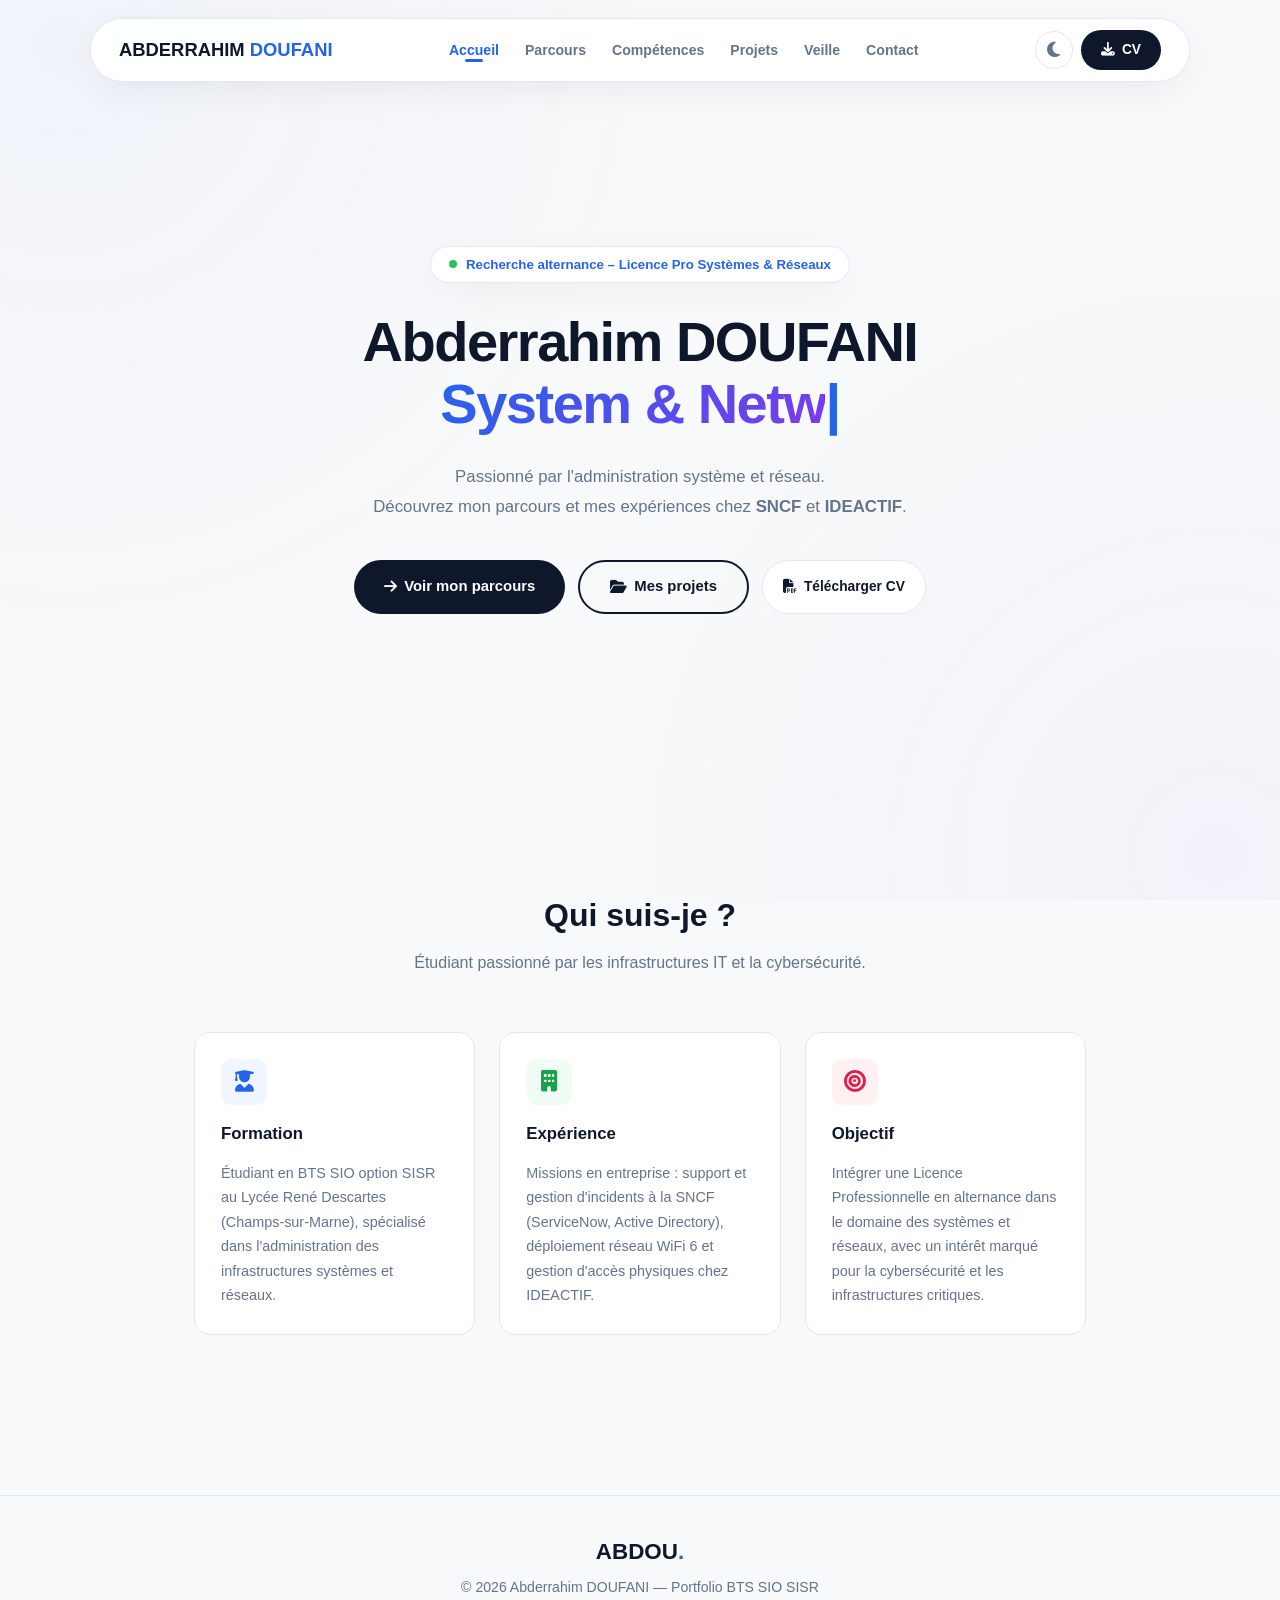
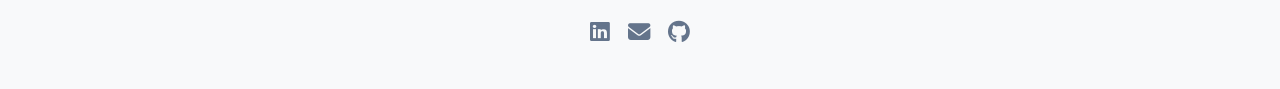
==== commit 2ea9c336: "Add files via upload" ====
--- a/index.html
+++ b/index.html
@@ -3,7 +3,7 @@
 <head>
     <meta charset="UTF-8">
     <meta name="viewport" content="width=device-width, initial-scale=1.0">
-    <title>Abderrahim Doufani | Portfolio BTS SIO SISR</title>
+    <title>Abderrahim DOUFANI | Portfolio BTS SIO SISR</title>
     <link rel="preconnect" href="https://fonts.googleapis.com">
     <link rel="preconnect" href="https://fonts.gstatic.com" crossorigin>
     <link href="https://fonts.googleapis.com/css2?family=Plus+Jakarta+Sans:wght@400;500;600;700;800&display=swap" rel="stylesheet">
@@ -14,7 +14,7 @@
 <div class="bg-mesh"></div>
 
 <nav>
-    <a href="index.html" class="logo">Abderrahim <span>doufani</span></a>
+    <a href="index.html" class="logo">Abderrahim <span>DOUFANI</span></a>
     <ul id="navMenu">
         <li><a href="index.html">Accueil</a></li>
         <li><a href="parcours.html">Parcours</a></li>
@@ -28,22 +28,22 @@
     </button>
     <div class="nav-btns">
         <button class="theme-toggle" id="themeToggle"><i class="fa-solid fa-moon"></i></button>
-        <a href="cv_seddiki_ilyas.pdf" class="btn btn-dark" target="_blank"><i class="fa-solid fa-download"></i> CV</a>
+        <a href="cv_doufani_abderrahim.pdf" class="btn btn-dark" target="_blank"><i class="fa-solid fa-download"></i> CV</a>
     </div>
 </nav>
 
 <header>
     <div class="hero-badge rv">
         <span class="dot-green"></span>
-        Recherche alternance – Réseaux & Systèmes
+        Recherche alternance – Licence Pro Systèmes &amp; Réseaux
     </div>
     <h1 class="rv">
-        Abderrahim Doufani<br>
+        Abderrahim DOUFANI<br>
         <span class="grad" id="tw"></span><span class="cursor">|</span>
     </h1>
     <p class="hero-desc rv">
         Passionné par l'administration système et réseau.<br>
-        Découvrez mon parcours et mes expériences chez <strong>E_SNCF_SOLUTION</strong>.
+        Découvrez mon parcours et mes expériences chez <strong>SNCF</strong> et <strong>IDEACTIF</strong>.
     </p>
     <div class="hero-actions rv">
         <a href="parcours.html" class="btn btn-dark" style="padding:13px 30px; font-size:.93rem;">
@@ -52,7 +52,7 @@
         <a href="projets.html" class="btn btn-outline" style="padding:13px 30px; font-size:.93rem;">
             <i class="fa-solid fa-folder-open"></i> Mes projets
         </a>
-        <a href="cv_seddiki_ilyas.pdf" class="btn btn-white" download>
+        <a href="cv_doufani_abderrahim.pdf" class="btn btn-white" download>
             <i class="fa-solid fa-file-pdf"></i> Télécharger CV
         </a>
     </div>
@@ -61,34 +61,34 @@
 <section>
     <div class="sec-head rv">
         <h2 class="sec-title">Qui suis-je ?</h2>
-        <p class="sec-sub">Étudiant passionné en infrastructure IT et cybersécurité.</p>
+        <p class="sec-sub">Étudiant passionné par les infrastructures IT et la cybersécurité.</p>
     </div>
     <div style="display:grid; grid-template-columns:repeat(auto-fit,minmax(280px,1fr)); gap:24px;">
         <div class="sk-card rv">
             <div class="sk-ico i-sys"><i class="fa-solid fa-user-graduate"></i></div>
             <div class="sk-title">Formation</div>
-            <p style="font-size:.9rem; color:var(--muted); line-height:1.7;">Étudiant en BTS SIO option SISR au Lycée René Descartes, spécialisé dans l'administration des infrastructures systèmes et réseaux.</p>
+            <p style="font-size:.9rem; color:var(--muted); line-height:1.7;">Étudiant en BTS SIO option SISR au Lycée René Descartes (Champs-sur-Marne), spécialisé dans l'administration des infrastructures systèmes et réseaux.</p>
         </div>
         <div class="sk-card rv">
             <div class="sk-ico i-net"><i class="fa-solid fa-building"></i></div>
             <div class="sk-title">Expérience</div>
-            <p style="font-size:.9rem; color:var(--muted); line-height:1.7;">Stages chez E.SNCF SOLUTION : gestion de ServiceNow des tickets (REQ, RITM, SCTASK), Accompagnement réstitution post utilisateurs client.</p>
+            <p style="font-size:.9rem; color:var(--muted); line-height:1.7;">Missions en entreprise : support et gestion d'incidents à la SNCF (ServiceNow, Active Directory), déploiement réseau WiFi 6 et gestion d'accès physiques chez IDEACTIF.</p>
         </div>
         <div class="sk-card rv">
             <div class="sk-ico i-sec"><i class="fa-solid fa-bullseye"></i></div>
             <div class="sk-title">Objectif</div>
-            <p style="font-size:.9rem; color:var(--muted); line-height:1.7;">Devenir administrateur systèmes et réseaux, avec un intérêt marqué pour la cybersécurité et les environnements d'infrastructure critiques.</p>
+            <p style="font-size:.9rem; color:var(--muted); line-height:1.7;">Intégrer une Licence Professionnelle en alternance dans le domaine des systèmes et réseaux, avec un intérêt marqué pour la cybersécurité et les infrastructures critiques.</p>
         </div>
     </div>
 </section>
 
 <footer>
-    <div class="f-logo">ABDERRAHIM<span style="color:var(--accent);">.</span></div>
+    <div class="f-logo">ABDOU<span style="color:var(--accent);">.</span></div>
     <p>&copy; 2026 Abderrahim DOUFANI — Portfolio BTS SIO SISR</p>
     <div class="f-socials">
-        <a href="https://www.linkedin.com/in/seddiki-ilyas/" target="_blank"><i class="fa-brands fa-linkedin"></i></a>
-        <a href="mailto:ilyasseddiki014@gmail.com"><i class="fa-solid fa-envelope"></i></a>
-        <a href="https://github.com/IlyasSeddiki" target="_blank"><i class="fa-brands fa-github"></i></a>
+        <a href="#" target="_blank"><i class="fa-brands fa-linkedin"></i></a>
+        <a href="mailto:douaniabdrahim@gmail.com"><i class="fa-solid fa-envelope"></i></a>
+        <a href="#" target="_blank"><i class="fa-brands fa-github"></i></a>
     </div>
 </footer>
 
